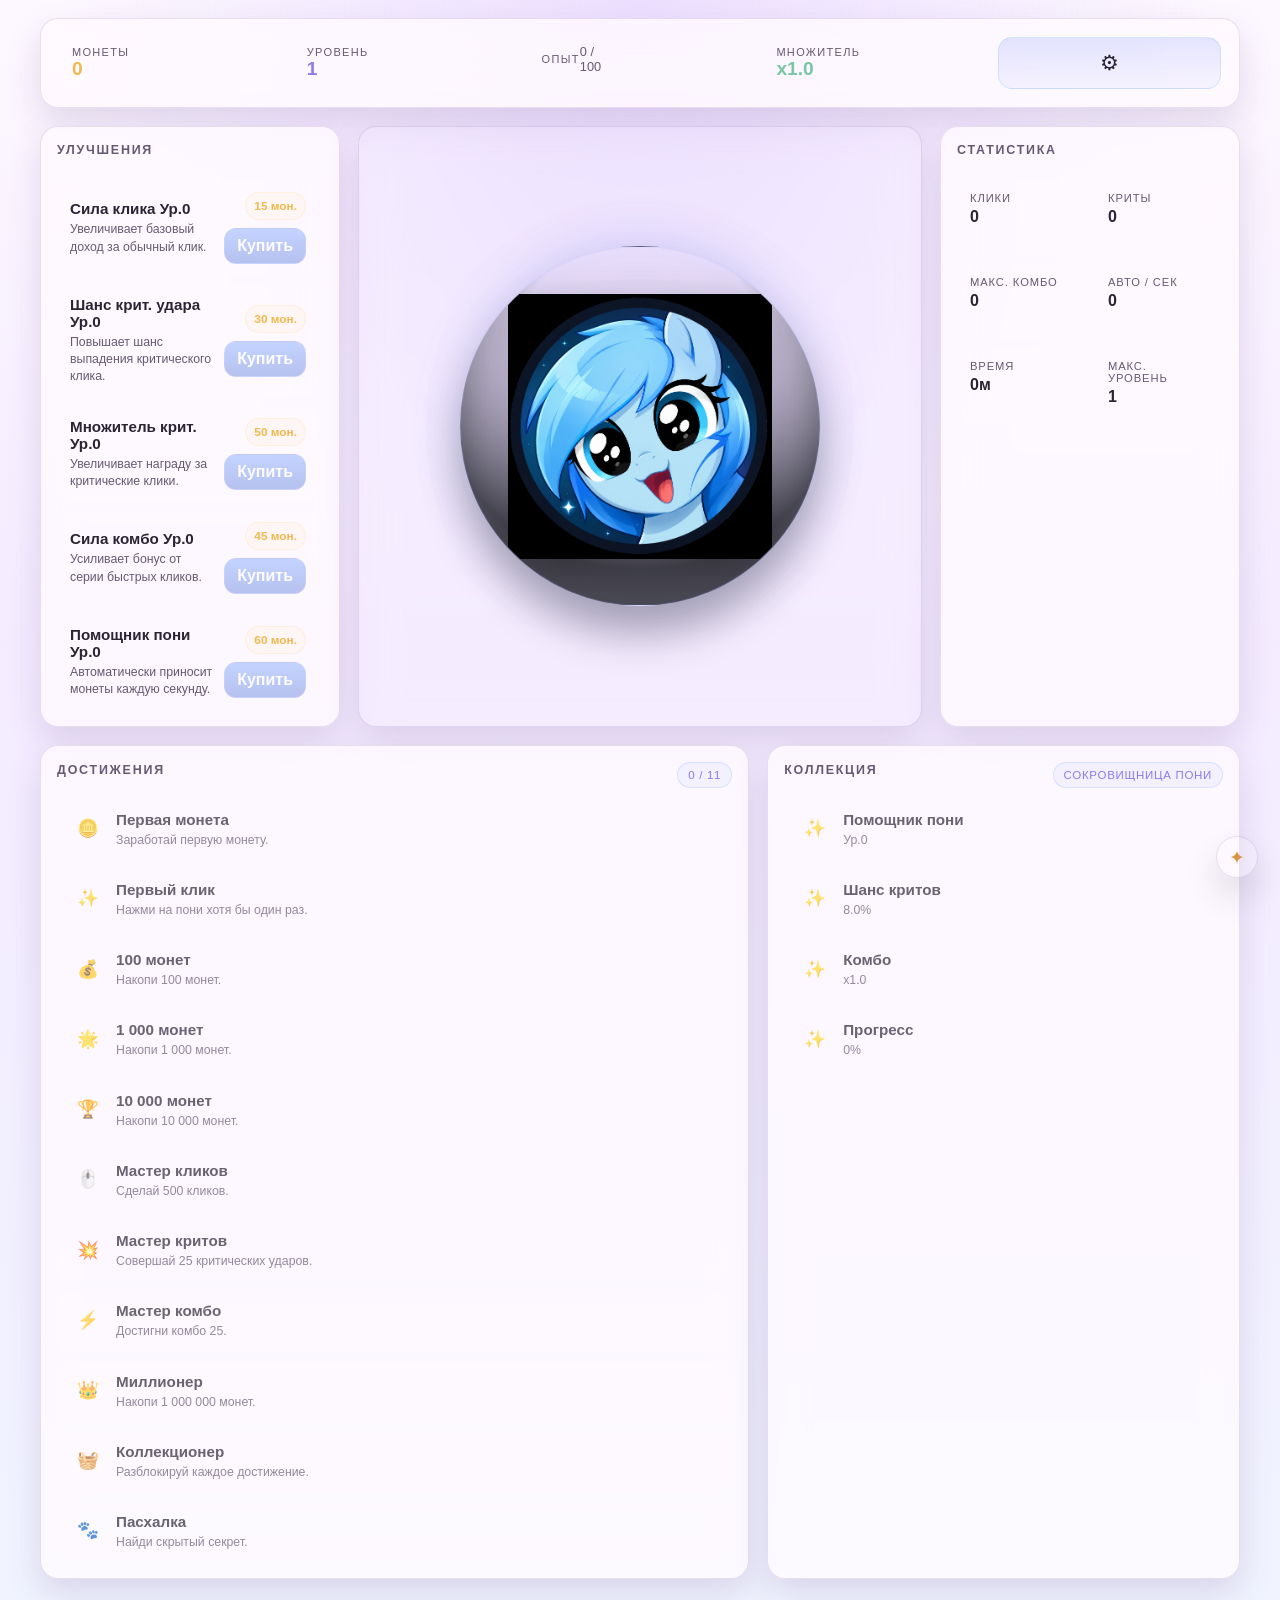
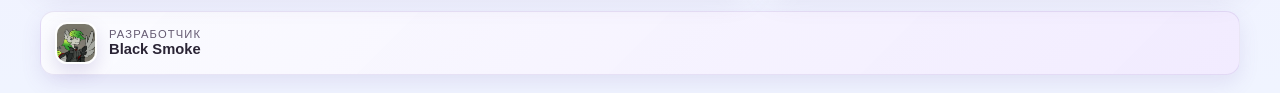
==== index.html @ 73b56bd4 "Add core game functionality and UI enhancements - Implement layout styles for main application shell" ====
<!DOCTYPE html>
<html lang="en">
<head>
  <meta charset="UTF-8" />
  <meta name="viewport" content="width=device-width, initial-scale=1.0" />
  <title>Pony Clicker</title>
  <style>
    :root {
      --bg: #f6eefc;
      --bg-deep: #eadcff;
      --panel: rgba(255, 250, 255, 0.8);
      --panel-strong: rgba(255, 255, 255, 0.9);
      --panel-alt: rgba(244, 237, 255, 0.86);
      --border: rgba(126, 102, 174, 0.18);
      --text: #2a2435;
      --text-muted: #655a72;
      --gold: #f1b94d;
      --gold-strong: #e49c35;
      --accent: #8f7ae9;
      --accent-strong: #7257d8;
      --success: #77c7a4;
      --danger: #e86f8c;
      --warning: #f3bf63;
      --shadow: rgba(110, 81, 146, 0.18);
      --glow: rgba(177, 152, 255, 0.28);
      --radius: 18px;
      --transition: 180ms ease;
    }

    * { box-sizing: border-box; }

    html, body {
      margin: 0;
      min-height: 100%;
      font-family: "Segoe UI", Tahoma, Geneva, Verdana, sans-serif;
      background:
        radial-gradient(circle at top, rgba(202, 177, 255, 0.35), transparent 32%),
        linear-gradient(180deg, #fdf8ff 0%, #f4ebff 38%, #f0f4ff 100%);
      color: var(--text);
      overflow-x: hidden;
    }

    body {
      min-height: 100vh;
      display: flex;
      align-items: stretch;
      justify-content: center;
      padding: 18px;
    }

    button, input { font: inherit; }

    button {
      cursor: pointer;
      border: 1px solid transparent;
      transition: transform var(--transition), box-shadow var(--transition), opacity var(--transition), border-color var(--transition);
    }

    button:hover { transform: translateY(-1px); }
    button:active { transform: translateY(0); }
    button:focus-visible, [role="button"]:focus-visible, .toggle:focus-visible {
      outline: 2px solid rgba(140, 201, 255, 0.9);
      outline-offset: 2px;
    }

    .app-shell {
      width: min(1200px, 100%);
      min-height: calc(100vh - 36px);
      display: flex;
      flex-direction: column;
      gap: 18px;
      position: relative;
    }

    .panel {
      background: var(--panel);
      border: 1px solid var(--border);
      border-radius: var(--radius);
      box-shadow: 0 14px 32px var(--shadow);
      backdrop-filter: blur(18px);
      -webkit-backdrop-filter: blur(18px);
    }

    .developer-card {
      display: flex;
      align-items: center;
      gap: 12px;
      padding: 10px 14px;
      margin-top: 14px;
      border-radius: 14px;
      background: linear-gradient(135deg, rgba(255,255,255,0.7), rgba(242,232,255,0.72));
      border: 1px solid rgba(127, 101, 180, 0.14);
      box-shadow: 0 8px 20px rgba(118, 93, 170, 0.12);
      color: var(--text);
    }

    .developer-card img {
      width: 42px;
      height: 42px;
      border-radius: 12px;
      object-fit: cover;
      border: 2px solid rgba(255,255,255,0.88);
      box-shadow: 0 8px 18px rgba(120, 99, 174, 0.2);
    }

    .developer-card small {
      display: block;
      color: var(--text-muted);
      font-size: 0.7rem;
      letter-spacing: 0.1em;
      text-transform: uppercase;
    }

    .developer-card strong {
      font-size: 0.92rem;
    }

    .top-bar {
      display: grid;
      grid-template-columns: repeat(5, minmax(0, 1fr));
      align-items: center;
      padding: 14px 18px;
      gap: 12px;
    }

    .hud-block {
      display: flex;
      align-items: center;
      justify-content: space-between;
      gap: 10px;
      padding: 10px 12px;
      border-radius: 14px;
      background: rgba(255, 255, 255, 0.02);
      border: 1px solid rgba(255, 255, 255, 0.04);
    }

    .hud-label {
      font-size: 11px;
      text-transform: uppercase;
      letter-spacing: 0.12em;
      color: var(--text-muted);
    }

    .hud-value {
      font-weight: 700;
      font-size: clamp(0.9rem, 2vw, 1.2rem);
      color: var(--text);
      display: flex;
      align-items: center;
      gap: 6px;
    }

    .coins-value { color: var(--gold); }
    .level-value { color: var(--accent); }
    .multiplier-value { color: var(--success); }

    .xp-box {
      min-width: 0;
    }

    .xp-meta {
      display: flex;
      justify-content: space-between;
      align-items: center;
      font-size: 0.8rem;
      color: var(--text-muted);
      margin-bottom: 8px;
    }

    .xp-bar {
      width: 100%;
      height: 12px;
      background: rgba(255, 255, 255, 0.06);
      border-radius: 999px;
      overflow: hidden;
      border: 1px solid rgba(255, 255, 255, 0.04);
    }

    .xp-bar-fill {
      height: 100%;
      width: 0%;
      background: linear-gradient(90deg, #72e2c3 0%, #7eb7ff 100%);
      border-radius: inherit;
      transition: width 180ms ease;
    }

    .settings-button {
      border-radius: 14px;
      background: linear-gradient(180deg, rgba(109, 133, 255, 0.18), rgba(146, 164, 255, 0.08));
      color: var(--text);
      border-color: rgba(140, 201, 255, 0.32);
      min-height: 52px;
      font-size: 1.3rem;
      width: 100%;
    }

    .main-stage {
      display: grid;
      grid-template-columns: 300px minmax(0, 1fr) 300px;
      gap: 18px;
      flex: 1;
      min-height: 0;
    }

    .side-panel {
      padding: 16px;
      display: flex;
      flex-direction: column;
      gap: 14px;
      min-height: 0;
    }

    .panel-title {
      font-size: 0.78rem;
      letter-spacing: 0.14em;
      text-transform: uppercase;
      color: var(--text-muted);
      margin: 0 0 10px;
    }

    .center-stage {
      position: relative;
      display: flex;
      align-items: center;
      justify-content: center;
      min-height: 520px;
      padding: 12px;
      background: linear-gradient(180deg, rgba(255, 255, 255, 0.02), rgba(255, 255, 255, 0.01));
      border: 1px solid var(--border);
      border-radius: var(--radius);
      overflow: hidden;
    }

    .center-stage::before {
      content: "";
      position: absolute;
      inset: 8% 12%;
      border-radius: 50%;
      background: radial-gradient(circle, rgba(151, 168, 255, 0.18), rgba(120, 78, 198, 0.1), transparent 70%);
      pointer-events: none;
    }

    .pony-wrap {
      position: relative;
      z-index: 2;
      display: flex;
      align-items: center;
      justify-content: center;
      width: min(100%, 480px);
      aspect-ratio: 1;
    }

    .pony-button {
      position: relative;
      width: min(100%, 360px);
      aspect-ratio: 1;
      border-radius: 50%;
      background: radial-gradient(circle at 50% 30%, rgba(255, 255, 255, 0.15), rgba(117, 149, 214, 0.03) 40%, rgba(5, 8, 15, 0.7) 70%);
      border: 1px solid rgba(143, 170, 255, 0.2);
      display: flex;
      align-items: center;
      justify-content: center;
      box-shadow: 0 28px 42px rgba(0, 0, 0, 0.28), 0 0 50px rgba(113, 157, 255, 0.18);
      padding: 0;
      overflow: hidden;
      animation: floaty 4.6s ease-in-out infinite;
    }

    .pony-button::before {
      content: "";
      position: absolute;
      inset: 12% 18% 16% 18%;
      border-radius: 50%;
      background: radial-gradient(circle, rgba(116, 157, 255, 0.2), transparent 65%);
      filter: blur(12px);
    }

    .pony-button img {
      width: 74%;
      max-width: 280px;
      height: auto;
      position: relative;
      z-index: 2;
      user-select: none;
      pointer-events: none;
      filter: drop-shadow(0 14px 24px rgba(0, 0, 0, 0.32));
      transition: transform 120ms ease;
    }

    .pony-button.pressed img {
      transform: scale(0.96) translateY(6px);
    }

    .pony-button.critical {
      box-shadow: 0 28px 42px rgba(0, 0, 0, 0.28), 0 0 60px rgba(255, 189, 76, 0.4);
      border-color: rgba(255, 214, 122, 0.5);
    }

    .combo-display {
      position: absolute;
      top: 18px;
      left: 50%;
      transform: translateX(-50%);
      z-index: 3;
      font-weight: 800;
      letter-spacing: 0.14em;
      text-transform: uppercase;
      color: var(--warning);
      text-shadow: 0 0 18px rgba(255, 206, 116, 0.82);
      min-width: 180px;
      text-align: center;
      opacity: 0;
      transition: opacity 180ms ease, transform 180ms ease;
    }

    .combo-display.visible {
      opacity: 1;
      transform: translateX(-50%) translateY(0);
    }

    .floating-layer {
      position: absolute;
      inset: 0;
      z-index: 5;
      pointer-events: none;
      overflow: hidden;
    }

    .float-text {
      position: absolute;
      left: 50%;
      bottom: 50%;
      transform: translate(-50%, 0);
      font-weight: 900;
      font-size: clamp(1rem, 2vw, 1.7rem);
      letter-spacing: 0.04em;
      text-shadow: 0 8px 18px rgba(0, 0, 0, 0.44);
      animation: floatUp 1s ease forwards;
      white-space: nowrap;
      opacity: 0;
    }

    .float-text.critical {
      color: var(--warning);
    }

    .float-text.combo {
      color: var(--success);
    }

    .float-text.coin {
      color: var(--gold);
    }

    .particles {
      position: absolute;
      width: 8px;
      height: 8px;
      border-radius: 50%;
      background: rgba(151, 176, 255, 0.82);
      animation: particleBurst 0.9s ease forwards;
      box-shadow: 0 0 12px rgba(151, 176, 255, 0.9);
    }

    .list-block {
      display: flex;
      flex-direction: column;
      gap: 10px;
      overflow: auto;
      padding-right: 4px;
    }

    .upgrade-item, .achievement-item, .stat-item {
      background: rgba(255, 255, 255, 0.025);
      border: 1px solid rgba(255, 255, 255, 0.06);
      border-radius: 14px;
      padding: 10px 12px;
    }

    .upgrade-item {
      display: grid;
      grid-template-columns: minmax(0, 1fr) auto;
      gap: 10px;
      align-items: center;
    }

    .upgrade-item h4, .achievement-item h4 {
      margin: 0 0 4px;
      font-size: 0.95rem;
    }

    .upgrade-item p, .achievement-item p {
      margin: 0;
      color: var(--text-muted);
      font-size: 0.77rem;
      line-height: 1.4;
    }

    .upgrade-controls {
      display: flex;
      flex-direction: column;
      align-items: flex-end;
      gap: 8px;
    }

    .cost-chip {
      font-size: 0.74rem;
      color: var(--gold);
      font-weight: 700;
      background: rgba(247, 214, 122, 0.08);
      border: 1px solid rgba(247, 214, 122, 0.2);
      padding: 6px 8px;
      border-radius: 999px;
    }

    .buy-button {
      min-width: 78px;
      padding: 8px 12px;
      border-radius: 12px;
      background: linear-gradient(180deg, #7ea7ff 0%, #5f7ed9 100%);
      color: white;
      font-weight: 700;
      border-color: rgba(143, 170, 255, 0.5);
    }

    .buy-button.disabled {
      opacity: 0.45;
      cursor: not-allowed;
      transform: none;
    }

    .achievement-item {
      display: flex;
      align-items: flex-start;
      gap: 10px;
      opacity: 0.7;
      transition: opacity var(--transition), transform var(--transition), border-color var(--transition);
    }

    .achievement-item.unlocked {
      opacity: 1;
      border-color: rgba(159, 227, 179, 0.35);
      background: rgba(159, 227, 179, 0.06);
    }

    .achievement-icon {
      width: 36px;
      height: 36px;
      border-radius: 12px;
      display: grid;
      place-items: center;
      background: rgba(255, 255, 255, 0.04);
      font-size: 1.1rem;
    }

    .stat-grid {
      display: grid;
      grid-template-columns: repeat(2, minmax(0, 1fr));
      gap: 10px;
    }

    .stat-item {
      display: flex;
      flex-direction: column;
      gap: 4px;
      min-height: 74px;
    }

    .stat-label {
      font-size: 0.7rem;
      color: var(--text-muted);
      text-transform: uppercase;
      letter-spacing: 0.08em;
    }

    .stat-value {
      font-weight: 800;
      font-size: 1rem;
      color: var(--text);
    }

    .bottom-panels {
      display: grid;
      grid-template-columns: minmax(0, 1.2fr) minmax(0, 0.8fr);
      gap: 18px;
      min-height: 250px;
    }

    .bottom-panel {
      padding: 16px;
    }

    .collection-summary {
      display: flex;
      justify-content: space-between;
      gap: 12px;
      align-items: center;
      margin-bottom: 12px;
    }

    .collection-pill {
      background: rgba(124, 167, 255, 0.08);
      border: 1px solid rgba(124, 167, 255, 0.24);
      padding: 6px 10px;
      border-radius: 999px;
      font-size: 0.72rem;
      color: var(--accent);
      letter-spacing: 0.06em;
      text-transform: uppercase;
    }

    .toast-container {
      position: fixed;
      right: 24px;
      bottom: 24px;
      display: flex;
      flex-direction: column;
      gap: 8px;
      z-index: 30;
      width: min(320px, calc(100% - 32px));
      pointer-events: none;
    }

    .toast {
      background: rgba(19, 27, 38, 0.9);
      border: 1px solid rgba(255, 255, 255, 0.08);
      border-left: 4px solid var(--accent);
      color: var(--text);
      border-radius: 12px;
      padding: 12px 14px;
      box-shadow: 0 18px 30px rgba(0, 0, 0, 0.28);
      animation: toastIn 220ms ease forwards;
      opacity: 0;
      transform: translateY(8px);
    }

    .toast.success { border-left-color: var(--success); }
    .toast.warning { border-left-color: var(--warning); }
    .toast.critical { border-left-color: var(--gold); }

    .modal-overlay {
      position: fixed;
      inset: 0;
      display: flex;
      align-items: center;
      justify-content: center;
      background: rgba(4, 7, 12, 0.7);
      backdrop-filter: blur(6px);
      z-index: 40;
      padding: 24px;
    }

    .modal-window {
      width: min(560px, 100%);
      max-height: min(80vh, 760px);
      overflow: auto;
      background: rgba(17, 22, 30, 0.96);
      border: 1px solid var(--border);
      border-radius: 24px;
      box-shadow: 0 26px 56px rgba(0, 0, 0, 0.38);
      padding: 20px;
      position: relative;
    }

    .modal-header {
      display: flex;
      align-items: center;
      justify-content: space-between;
      gap: 14px;
      margin-bottom: 18px;
    }

    .modal-header h3 {
      margin: 0;
      font-size: 1.35rem;
    }

    .dialog-close {
      width: 38px;
      height: 38px;
      border-radius: 12px;
      background: rgba(255, 255, 255, 0.04);
      color: var(--text);
      border: 1px solid var(--border);
      font-size: 1.2rem;
    }

    .setting-list {
      display: grid;
      gap: 12px;
    }

    .toggle-row {
      display: flex;
      align-items: center;
      justify-content: space-between;
      gap: 14px;
      padding: 12px 14px;
      background: rgba(255, 255, 255, 0.02);
      border: 1px solid rgba(255, 255, 255, 0.06);
      border-radius: 14px;
    }

    .toggle-row .label-wrap {
      display: flex;
      flex-direction: column;
      gap: 4px;
    }

    .toggle-row span {
      font-weight: 600;
    }

    .toggle-row small {
      color: var(--text-muted);
      font-size: 0.72rem;
    }

    .toggle {
      position: relative;
      width: 52px;
      height: 30px;
      border-radius: 999px;
      background: rgba(255, 255, 255, 0.12);
      border: 1px solid rgba(255, 255, 255, 0.08);
      padding: 0;
      flex-shrink: 0;
    }

    .toggle::after {
      content: "";
      position: absolute;
      top: 3px;
      left: 4px;
      width: 20px;
      height: 20px;
      border-radius: 50%;
      background: white;
      transition: transform var(--transition);
      box-shadow: 0 2px 8px rgba(0, 0, 0, 0.2);
    }

    .toggle.active {
      background: linear-gradient(90deg, rgba(124, 167, 255, 0.8), rgba(134, 220, 189, 0.86));
    }

    .toggle.active::after {
      transform: translateX(22px);
    }

    .modal-actions {
      display: flex;
      justify-content: flex-end;
      gap: 10px;
      margin-top: 18px;
    }

    .secondary-button {
      background: transparent;
      color: var(--text);
      border: 1px solid var(--border);
      border-radius: 12px;
      padding: 10px 14px;
    }

    .primary-button {
      background: linear-gradient(180deg, #8ac0ff, #5f7ed9);
      color: white;
      border: 1px solid rgba(124, 167, 255, 0.4);
      border-radius: 12px;
      padding: 10px 14px;
      font-weight: 700;
    }

    .danger-button {
      background: linear-gradient(180deg, #ff8a9d, #d85676);
      color: white;
      border: 1px solid rgba(255, 124, 141, 0.4);
      border-radius: 12px;
      padding: 10px 14px;
      font-weight: 700;
    }

    .hidden { display: none !important; }

    @keyframes floatUp {
      0% {
        opacity: 0;
        transform: translate(-50%, 18px) scale(0.9);
      }
      20% {
        opacity: 1;
      }
      100% {
        opacity: 0;
        transform: translate(-50%, -62px) scale(1.06);
      }
    }

    @keyframes particleBurst {
      0% {
        opacity: 1;
        transform: translate(0, 0) scale(1);
      }
      100% {
        opacity: 0;
        transform: translate(var(--dx), var(--dy)) scale(0.2);
      }
    }

    @keyframes toastIn {
      from {
        opacity: 0;
        transform: translateY(8px);
      }
      to {
        opacity: 1;
        transform: translateY(0);
      }
    }

    @keyframes floaty {
      0%, 100% { transform: translateY(0); }
      50% { transform: translateY(-8px); }
    }

    @media (max-width: 980px) {
      .main-stage {
        grid-template-columns: 1fr;
      }

      .center-stage {
        min-height: 380px;
      }

      .bottom-panels {
        grid-template-columns: 1fr;
      }
    }

    @media (max-width: 640px) {
      body {
        padding: 12px;
      }

      .top-bar {
        grid-template-columns: 1fr 1fr;
      }

      .settings-button {
        min-height: 46px;
      }

      .pony-button {
        width: min(100%, 280px);
      }

      .stat-grid {
        grid-template-columns: 1fr 1fr;
      }
    }

    @media (prefers-reduced-motion: reduce) {
      *, *::before, *::after {
        animation-duration: 0.01ms !important;
        animation-iteration-count: 1 !important;
        transition-duration: 0.01ms !important;
        scroll-behavior: auto !important;
      }
    }
  </style>
</head>
<body>
  <div class="app-shell">
    <header class="top-bar panel" aria-label="Игровой заголовок">
      <div class="hud-block">
        <div>
          <div class="hud-label">Монеты</div>
          <div class="hud-value coins-value" id="coinsDisplay">0</div>
        </div>
      </div>

      <div class="hud-block">
        <div>
          <div class="hud-label">Уровень</div>
          <div class="hud-value level-value" id="levelDisplay">1</div>
        </div>
      </div>

      <div class="hud-block xp-box">
        <div class="xp-meta">
          <span class="hud-label">Опыт</span>
          <span id="xpText">0 / 100</span>
        </div>
        <div class="xp-bar" aria-label="Прогресс до следующего уровня">
          <div class="xp-bar-fill" id="xpBarFill"></div>
        </div>
      </div>

      <div class="hud-block">
        <div>
          <div class="hud-label">Множитель</div>
          <div class="hud-value multiplier-value" id="multiplierDisplay">x1.0</div>
        </div>
      </div>

      <button id="settingsButton" class="settings-button" type="button" aria-label="Открыть настройки">⚙</button>
    </header>

    <main class="main-stage">
      <aside class="side-panel panel" aria-label="Панель улучшений">
        <h2 class="panel-title">Улучшения</h2>
        <div id="upgradesList" class="list-block" aria-live="polite"></div>
      </aside>

      <section class="center-stage panel" aria-label="Игровое поле">
        <div id="comboDisplay" class="combo-display" aria-live="polite">Комбо x1</div>
        <div class="pony-wrap">
          <button id="ponyButton" class="pony-button" type="button" aria-label="Нажми на пони, чтобы заработать монеты">
            <img src="images/pony.png" alt="Пони" onerror="this.onerror=null; this.src='images/congrats.png';" />
          </button>
        </div>
        <div id="floatingLayer" class="floating-layer" aria-hidden="true"></div>
      </section>

      <aside class="side-panel panel" aria-label="Панель статистики">
        <h2 class="panel-title">Статистика</h2>
        <div id="statsList" class="stat-grid" aria-live="polite"></div>
      </aside>
    </main>

    <section class="bottom-panels">
      <div class="bottom-panel panel" aria-label="Панель достижений">
        <div class="collection-summary">
          <h2 class="panel-title">Достижения</h2>
          <div id="achievementCount" class="collection-pill">0 / 0</div>
        </div>
        <div id="achievementsList" class="list-block" aria-live="polite"></div>
      </div>

      <div class="bottom-panel panel" aria-label="Панель коллекции">
        <div class="collection-summary">
          <h2 class="panel-title">Коллекция</h2>
          <div class="collection-pill">Сокровищница пони</div>
        </div>
        <div class="list-block" id="collectionList"></div>
      </div>
    </section>

    <div class="developer-card" aria-label="Разработчик игры">
      <img src="images/congrats.png" alt="Аватар разработчика" />
      <div>
        <small>Разработчик</small>
        <strong>Black Smoke</strong>
      </div>
    </div>
  </div>

  <div id="toastContainer" class="toast-container" aria-live="polite" aria-atomic="true"></div>
  <div id="modalRoot"></div>

  <script>
    const STORAGE_KEY = 'pony-clicker-save-v1';
    const COMBO_TIMEOUT_MS = 1600;
    const AUTOSAVE_INTERVAL_MS = 5000;
    const UPGRADE_META = {
      clickPower: {
        id: 'clickPower',
        name: 'Сила клика',
        description: 'Увеличивает базовый доход за обычный клик.',
        baseCost: 15,
        costMultiplier: 1.42,
        effect: 1,
        maxLevel: 100
      },
      criticalChance: {
        id: 'criticalChance',
        name: 'Шанс крит. удара',
        description: 'Повышает шанс выпадения критического клика.',
        baseCost: 30,
        costMultiplier: 1.62,
        effect: 0.02,
        maxLevel: 100
      },
      criticalMultiplier: {
        id: 'criticalMultiplier',
        name: 'Множитель крит.',
        description: 'Увеличивает награду за критические клики.',
        baseCost: 50,
        costMultiplier: 1.7,
        effect: 0.4,
        maxLevel: 100
      },
      comboPower: {
        id: 'comboPower',
        name: 'Сила комбо',
        description: 'Усиливает бонус от серии быстрых кликов.',
        baseCost: 45,
        costMultiplier: 1.72,
        effect: 0.12,
        maxLevel: 100
      },
      autoClicker: {
        id: 'autoClicker',
        name: 'Помощник пони',
        description: 'Автоматически приносит монеты каждую секунду.',
        baseCost: 60,
        costMultiplier: 1.85,
        effect: 1,
        maxLevel: 100
      }
    };

    const ACHIEVEMENTS = [
      { id: 'first_coin', name: 'Первая монета', icon: '🪙', description: 'Заработай первую монету.', check: (state) => state.totalCoins >= 1 },
      { id: 'first_click', name: 'Первый клик', icon: '✨', description: 'Нажми на пони хотя бы один раз.', check: (state) => state.statistics.totalClicks >= 1 },
      { id: 'coin_100', name: '100 монет', icon: '💰', description: 'Накопи 100 монет.', check: (state) => state.totalCoins >= 100 },
      { id: 'coin_1000', name: '1 000 монет', icon: '🌟', description: 'Накопи 1 000 монет.', check: (state) => state.totalCoins >= 1000 },
      { id: 'coin_10000', name: '10 000 монет', icon: '🏆', description: 'Накопи 10 000 монет.', check: (state) => state.totalCoins >= 10000 },
      { id: 'click_master', name: 'Мастер кликов', icon: '🖱️', description: 'Сделай 500 кликов.', check: (state) => state.statistics.totalClicks >= 500 },
      { id: 'critical_master', name: 'Мастер критов', icon: '💥', description: 'Совершай 25 критических ударов.', check: (state) => state.statistics.criticalClicks >= 25 },
      { id: 'combo_master', name: 'Мастер комбо', icon: '⚡', description: 'Достигни комбо 25.', check: (state) => state.statistics.maxCombo >= 25 },
      { id: 'millionaire', name: 'Миллионер', icon: '👑', description: 'Накопи 1 000 000 монет.', check: (state) => state.totalCoins >= 1000000 },
      { id: 'collector', name: 'Коллекционер', icon: '🧺', description: 'Разблокируй каждое достижение.', check: (state) => Object.keys(state.achievements).length >= ACHIEVEMENTS.length },
      { id: 'easter_egg', name: 'Пасхалка', icon: '🐾', description: 'Найди скрытый секрет.', check: (state) => Boolean(state.achievements.easter_egg) }
    ];

    const defaultState = () => ({
      saveVersion: 1,
      coins: 0,
      totalCoins: 0,
      level: 1,
      xp: 0,
      xpRequired: 100,
      clickPower: 1,
      criticalChance: 0.08,
      criticalMultiplier: 2.5,
      combo: 0,
      maxCombo: 0,
      lastClickAt: 0,
      upgrades: {
        clickPower: 0,
        criticalChance: 0,
        criticalMultiplier: 0,
        comboPower: 0,
        autoClicker: 0
      },
      achievements: {},
      statistics: {
        totalClicks: 0,
        totalCoins: 0,
        sessionCoins: 0,
        criticalClicks: 0,
        maxCombo: 0,
        playTime: 0,
        totalUpgrades: 0,
        autoIncome: 0,
        highestLevel: 1,
        achievementsUnlocked: 0
      },
      settings: {
        sound: true,
        animations: true,
        particles: true,
        reducedMotion: false,
        autosave: true
      }
    });

    const state = loadGame();
    let modalState = null;
    let lastAutosave = Date.now();

    const coinDisplay = document.getElementById('coinsDisplay');
    const levelDisplay = document.getElementById('levelDisplay');
    const xpText = document.getElementById('xpText');
    const xpBarFill = document.getElementById('xpBarFill');
    const multiplierDisplay = document.getElementById('multiplierDisplay');
    const upgradesList = document.getElementById('upgradesList');
    const achievementsList = document.getElementById('achievementsList');
    const achievementCount = document.getElementById('achievementCount');
    const statsList = document.getElementById('statsList');
    const collectionList = document.getElementById('collectionList');
    const floatingLayer = document.getElementById('floatingLayer');
    const comboDisplay = document.getElementById('comboDisplay');
    const ponyButton = document.getElementById('ponyButton');
    const settingsButton = document.getElementById('settingsButton');
    const modalRoot = document.getElementById('modalRoot');
    const toastContainer = document.getElementById('toastContainer');

    function formatNumber(value) {
      const absValue = Math.abs(value);
      const units = ['', 'K', 'M', 'B', 'T'];
      let unitIndex = 0;
      let scaled = absValue;

      while (scaled >= 1000 && unitIndex < units.length - 1) {
        scaled /= 1000;
        unitIndex += 1;
      }

      if (scaled >= 100) {
        return `${scaled.toFixed(0)}${units[unitIndex]}`;
      }

      if (scaled >= 10) {
        return `${scaled.toFixed(1).replace(/\.0$/, '')}${units[unitIndex]}`;
      }

      if (scaled >= 1) {
        return `${scaled.toFixed(2).replace(/\.00$/, '').replace(/(\.\d)0$/, '$1')}${units[unitIndex]}`;
      }

      return `${value.toFixed(0)}`;
    }

    function getXpRequirement(level) {
      return Math.round(100 * Math.pow(1.54, level - 1));
    }

    function getUpgradeCost(id) {
      const meta = UPGRADE_META[id];
      const level = state.upgrades[id] || 0;
      return Math.floor(meta.baseCost * Math.pow(meta.costMultiplier, level));
    }

    function getClickPower() {
      return state.clickPower + state.upgrades.clickPower * 1.5 + state.level * 0.25;
    }

    function getCriticalChance() {
      return Math.min(0.86, state.criticalChance + state.upgrades.criticalChance * 0.04);
    }

    function getCriticalMultiplier() {
      return state.criticalMultiplier + state.upgrades.criticalMultiplier * 0.8;
    }

    function getComboMultiplier() {
      const comboBonus = Math.min(state.combo, 30) * 0.06;
      return 1 + comboBonus + state.upgrades.comboPower * 0.18;
    }

    function getAutoIncome() {
      return state.upgrades.autoClicker * 1.2;
    }

    function loadGame() {
      try {
        const raw = localStorage.getItem(STORAGE_KEY);
        if (!raw) {
          return defaultState();
        }

        const parsed = JSON.parse(raw);
        const fallback = defaultState();
        const merged = { ...fallback, ...parsed, settings: { ...fallback.settings, ...(parsed.settings || {}) }, upgrades: { ...fallback.upgrades, ...(parsed.upgrades || {}) }, achievements: parsed.achievements || {}, statistics: { ...fallback.statistics, ...(parsed.statistics || {}) } };
        if (typeof merged.coins !== 'number' || Number.isNaN(merged.coins)) merged.coins = 0;
        if (typeof merged.totalCoins !== 'number' || Number.isNaN(merged.totalCoins)) merged.totalCoins = 0;
        return merged;
      } catch (error) {
        return defaultState();
      }
    }

    function saveGame() {
      const payload = {
        saveVersion: 1,
        coins: Number(state.coins) || 0,
        totalCoins: Number(state.totalCoins) || 0,
        level: Number(state.level) || 1,
        xp: Number(state.xp) || 0,
        xpRequired: Number(state.xpRequired) || 100,
        clickPower: Number(state.clickPower) || 1,
        criticalChance: Number(state.criticalChance) || 0.08,
        criticalMultiplier: Number(state.criticalMultiplier) || 2.5,
        combo: Number(state.combo) || 0,
        maxCombo: Number(state.maxCombo) || 0,
        lastClickAt: Number(state.lastClickAt) || 0,
        upgrades: { ...state.upgrades },
        achievements: { ...state.achievements },
        statistics: { ...state.statistics },
        settings: { ...state.settings }
      };

      localStorage.setItem(STORAGE_KEY, JSON.stringify(payload));
    }

    function showToast(message, type = 'success') {
      if (!state.settings.animations) return;
      const toast = document.createElement('div');
      toast.className = `toast ${type}`;
      toast.textContent = message;
      toastContainer.appendChild(toast);
      window.setTimeout(() => {
        toast.remove();
      }, 2600);
    }

    function renderHUD() {
      coinDisplay.textContent = formatNumber(state.coins);
      levelDisplay.textContent = String(state.level);
      const xpPercent = Math.min(100, (state.xp / state.xpRequired) * 100);
      xpText.textContent = `${formatNumber(state.xp)} / ${formatNumber(state.xpRequired)}`;
      xpBarFill.style.width = `${xpPercent}%`;
      multiplierDisplay.textContent = `x${(getComboMultiplier() * (state.clickPower / 1)).toFixed(1)}`;
    }

    function renderUpgrades() {
      const html = Object.values(UPGRADE_META).map((meta) => {
        const level = state.upgrades[meta.id] || 0;
        const cost = getUpgradeCost(meta.id);
        const affordable = state.coins >= cost;
        return `
          <div class="upgrade-item">
            <div>
              <h4>${meta.name} Ур.${level}</h4>
              <p>${meta.description}</p>
            </div>
            <div class="upgrade-controls">
              <div class="cost-chip">${formatNumber(cost)} мон.</div>
              <button class="buy-button ${affordable ? '' : 'disabled'}" data-upgrade="${meta.id}" type="button" ${affordable ? '' : 'disabled'}>
                Купить
              </button>
            </div>
          </div>
        `;
      }).join('');

      upgradesList.innerHTML = html;
      upgradesList.querySelectorAll('[data-upgrade]').forEach((button) => {
        button.addEventListener('click', () => purchaseUpgrade(button.dataset.upgrade));
      });
    }

    function renderAchievements() {
      const total = ACHIEVEMENTS.length;
      const unlocked = Object.keys(state.achievements).length;
      achievementCount.textContent = `${unlocked} / ${total}`;

      const html = ACHIEVEMENTS.map((achievement) => {
        const isUnlocked = Boolean(state.achievements[achievement.id]);
        return `
          <div class="achievement-item ${isUnlocked ? 'unlocked' : ''}">
            <div class="achievement-icon">${achievement.icon}</div>
            <div>
              <h4>${achievement.name}</h4>
              <p>${achievement.description}</p>
            </div>
          </div>
        `;
      }).join('');

      achievementsList.innerHTML = html;
    }

    function renderStats() {
      const stats = [
        ['Клики', formatNumber(state.statistics.totalClicks)],
        ['Криты', formatNumber(state.statistics.criticalClicks)],
        ['Макс. комбо', String(state.statistics.maxCombo)],
        ['Авто / сек', formatNumber(getAutoIncome())],
        ['Время', `${Math.floor(state.statistics.playTime / 60)}м`],
        ['Макс. уровень', String(state.statistics.highestLevel)]
      ];

      statsList.innerHTML = stats.map(([label, value]) => `
        <div class="stat-item">
          <div class="stat-label">${label}</div>
          <div class="stat-value">${value}</div>
        </div>
      `).join('');
    }

    function renderCollection() {
      const collection = [
        { label: 'Помощник пони', value: `Ур.${state.upgrades.autoClicker}` },
        { label: 'Шанс критов', value: `${(getCriticalChance() * 100).toFixed(1)}%` },
        { label: 'Комбо', value: `x${getComboMultiplier().toFixed(1)}` },
        { label: 'Прогресс', value: `${Math.min(100, Math.round((Object.keys(state.achievements).length / ACHIEVEMENTS.length) * 100))}%` }
      ];

      collectionList.innerHTML = collection.map((item) => `
        <div class="achievement-item">
          <div class="achievement-icon">✨</div>
          <div>
            <h4>${item.label}</h4>
            <p>${item.value}</p>
          </div>
        </div>
      `).join('');
    }

    function renderAll() {
      renderHUD();
      renderUpgrades();
      renderAchievements();
      renderStats();
      renderCollection();
      updateComboDisplay();
    }

    function updateComboDisplay() {
      if (state.combo > 0) {
        comboDisplay.textContent = `Combo x${state.combo}`;
        comboDisplay.classList.add('visible');
      } else {
        comboDisplay.classList.remove('visible');
      }
    }

    function purchaseUpgrade(id) {
      const meta = UPGRADE_META[id];
      const level = state.upgrades[id] || 0;
      if (level >= meta.maxLevel) return;
      const cost = getUpgradeCost(id);
      if (state.coins < cost) {
        showToast('Недостаточно монет', 'warning');
        return;
      }

      state.coins -= cost;
      state.upgrades[id] += 1;
      state.statistics.totalUpgrades += 1;
      state.statistics.autoIncome = getAutoIncome();
      if (id === 'clickPower') {
        state.clickPower += meta.effect;
      }
      if (id === 'criticalChance') {
        state.criticalChance += meta.effect;
      }
      if (id === 'criticalMultiplier') {
        state.criticalMultiplier += meta.effect;
      }
      if (id === 'comboPower') {
        state.combo += 0;
      }
      showToast(`${meta.name} улучшено`, 'success');
      evaluateAchievements();
      renderAll();
      saveGame();
    }

    function awardXp(amount) {
      state.xp += amount;
      while (state.xp >= state.xpRequired) {
        state.xp -= state.xpRequired;
        state.level += 1;
        state.xpRequired = getXpRequirement(state.level);
        state.statistics.highestLevel = Math.max(state.statistics.highestLevel, state.level);
        showToast(`Уровень повышен! Теперь ${state.level} уровень`, 'critical');
      }
      state.xp = Math.max(0, state.xp);
      state.xpRequired = Math.max(10, state.xpRequired);
    }

    function createFloatingText(text, type = 'coin', x = 50, y = 54) {
      if (!state.settings.animations && !state.settings.particles) return;
      const el = document.createElement('div');
      el.className = `float-text ${type}`;
      el.textContent = text;
      el.style.left = `${x}%`;
      el.style.top = `${y}%`;
      floatingLayer.appendChild(el);
      window.setTimeout(() => el.remove(), 1000);
    }

    function createBurstParticles() {
      if (!state.settings.particles) return;
      const count = 14;
      for (let i = 0; i < count; i += 1) {
        const particle = document.createElement('div');
        particle.className = 'particles';
        const size = 6 + Math.random() * 8;
        particle.style.width = `${size}px`;
        particle.style.height = `${size}px`;
        particle.style.left = '50%';
        particle.style.top = '50%';
        particle.style.setProperty('--dx', `${(Math.random() - 0.5) * 140}px`);
        particle.style.setProperty('--dy', `${(-80 - Math.random() * 100)}px`);
        particle.style.background = i % 2 === 0 ? 'rgba(255, 200, 100, 0.9)' : 'rgba(148, 160, 255, 0.9)';
        floatingLayer.appendChild(particle);
        window.setTimeout(() => particle.remove(), 920);
      }
    }

    function evaluateAchievements() {
      let unlockedCount = 0;
      ACHIEVEMENTS.forEach((achievement) => {
        if (state.achievements[achievement.id]) {
          unlockedCount += 1;
          return;
        }
        if (achievement.check(state)) {
          state.achievements[achievement.id] = { unlockedAt: Date.now() };
          unlockedCount += 1;
          showToast(`Достижение: ${achievement.name}`, 'success');
        }
      });
      state.statistics.achievementsUnlocked = unlockedCount;
      renderAchievements();
      renderCollection();
    }

    function handlePonyClick() {
      const now = Date.now();
      state.statistics.totalClicks += 1;
      state.lastClickAt = now;
      state.combo = now - state.lastClickAt <= COMBO_TIMEOUT_MS && state.combo > 0 ? state.combo + 1 : 1;
      state.maxCombo = Math.max(state.maxCombo, state.combo);
      state.statistics.maxCombo = Math.max(state.statistics.maxCombo, state.combo);

      const critical = Math.random() < getCriticalChance();
      const baseReward = Math.max(1, getClickPower());
      const comboMultiplier = getComboMultiplier();
      const reward = Math.round(baseReward * comboMultiplier * (critical ? getCriticalMultiplier() : 1));

      state.coins += reward;
      state.totalCoins += reward;
      state.statistics.sessionCoins += reward;
      state.statistics.totalCoins += reward;
      state.statistics.criticalClicks += critical ? 1 : 0;
      awardXp(reward * 0.75 + (critical ? 12 : 0));

      if (critical) {
        createBurstParticles();
        createFloatingText(`КРИТ +${formatNumber(reward)}`, 'critical', 50, 50);
        ponyButton.classList.add('critical');
        window.setTimeout(() => ponyButton.classList.remove('critical'), 180);
      } else {
        createFloatingText(`+${formatNumber(reward)}`, 'coin', 50, 50);
      }

      if (state.combo > 1) {
        createFloatingText(`КОМБО x${state.combo}`, 'combo', 50, 38);
      }

      ponyButton.classList.add('pressed');
      window.setTimeout(() => ponyButton.classList.remove('pressed'), 120);
      evaluateAchievements();
      renderAll();
      saveGame();
    }

    function gameLoop() {
      const now = Date.now();
      const autoIncome = getAutoIncome();

      if (autoIncome > 0) {
        const gain = autoIncome / 10;
        state.coins += gain;
        state.totalCoins += gain;
        state.statistics.sessionCoins += gain;
        state.statistics.totalCoins += gain;
      }

      if (state.combo > 0 && now - state.lastClickAt > COMBO_TIMEOUT_MS) {
        state.combo = Math.max(0, state.combo - 1);
        if (state.combo === 0) {
          state.lastClickAt = 0;
        }
      }

      state.statistics.playTime += 0.1;
      state.statistics.autoIncome = autoIncome;
      state.statistics.highestLevel = Math.max(state.statistics.highestLevel, state.level);

      if (state.settings.autosave && now - lastAutosave > AUTOSAVE_INTERVAL_MS) {
        saveGame();
        lastAutosave = now;
      }

      renderAll();
    }

    function openSettingsModal() {
      modalState = {
        type: 'settings'
      };

      modalRoot.innerHTML = `
        <div class="modal-overlay" role="dialog" aria-modal="true" aria-labelledby="settings-title">
          <div class="modal-window">
            <div class="modal-header">
              <h3 id="settings-title">Настройки</h3>
              <button class="dialog-close" type="button" aria-label="Закрыть настройки">×</button>
            </div>

            <div class="setting-list">
              <div class="toggle-row">
                <div class="label-wrap">
                  <span>Звук</span>
                  <small>Включить звуковые эффекты</small>
                </div>
                <button class="toggle ${state.settings.sound ? 'active' : ''}" data-setting="sound" type="button" aria-label="Переключить звук" aria-pressed="${state.settings.sound}"></button>
              </div>

              <div class="toggle-row">
                <div class="label-wrap">
                  <span>Анимации</span>
                  <small>Летающие цифры и движение</small>
                </div>
                <button class="toggle ${state.settings.animations ? 'active' : ''}" data-setting="animations" type="button" aria-label="Переключить анимации" aria-pressed="${state.settings.animations}"></button>
              </div>

              <div class="toggle-row">
                <div class="label-wrap">
                  <span>Частицы</span>
                  <small>Показывать эффект всплеска</small>
                </div>
                <button class="toggle ${state.settings.particles ? 'active' : ''}" data-setting="particles" type="button" aria-label="Переключить частицы" aria-pressed="${state.settings.particles}"></button>
              </div>

              <div class="toggle-row">
                <div class="label-wrap">
                  <span>Уменьшить движение</span>
                  <small>Минимизировать визуальный шум</small>
                </div>
                <button class="toggle ${state.settings.reducedMotion ? 'active' : ''}" data-setting="reducedMotion" type="button" aria-label="Переключить уменьшение движения" aria-pressed="${state.settings.reducedMotion}"></button>
              </div>

              <div class="toggle-row">
                <div class="label-wrap">
                  <span>Автосохранение</span>
                  <small>Автоматически сохранять прогресс</small>
                </div>
                <button class="toggle ${state.settings.autosave ? 'active' : ''}" data-setting="autosave" type="button" aria-label="Переключить автосохранение" aria-pressed="${state.settings.autosave}"></button>
              </div>
            </div>

            <div class="modal-actions">
              <button class="secondary-button" id="closeModalButton" type="button">Закрыть</button>
              <button class="danger-button" id="resetProgressButton" type="button">Сбросить прогресс</button>
            </div>
          </div>
        </div>
      `;

      modalRoot.querySelector('.dialog-close').addEventListener('click', closeModal);
      modalRoot.querySelector('#closeModalButton').addEventListener('click', closeModal);
      modalRoot.querySelector('#resetProgressButton').addEventListener('click', resetProgress);
      modalRoot.querySelectorAll('.toggle').forEach((toggle) => {
        toggle.addEventListener('click', () => {
          const key = toggle.dataset.setting;
          if (!key) return;
          state.settings[key] = !state.settings[key];
          if (key === 'reducedMotion') {
            document.body.style.setProperty('scroll-behavior', state.settings.reducedMotion ? 'auto' : 'smooth');
          }
          openSettingsModal();
          saveGame();
        });
      });

      modalRoot.querySelector('.modal-overlay').addEventListener('click', (event) => {
        if (event.target === event.currentTarget) closeModal();
      });
    }

    function closeModal() {
      modalRoot.innerHTML = '';
      modalState = null;
    }

    function resetProgress() {
      const confirmed = window.confirm('Сбросить весь прогресс игры?');
      if (!confirmed) return;
      const fresh = defaultState();
      Object.assign(state, fresh);
      localStorage.removeItem(STORAGE_KEY);
      saveGame();
      renderAll();
      closeModal();
      showToast('Прогресс сброшен', 'warning');
    }

    function handleKeydown(event) {
      if (event.key === 'Escape' && modalRoot.innerHTML) {
        closeModal();
      }
    }

    ponyButton.addEventListener('click', handlePonyClick);
    settingsButton.addEventListener('click', openSettingsModal);
    document.addEventListener('keydown', handleKeydown);

    window.addEventListener('beforeunload', saveGame);
    window.addEventListener('unload', saveGame);

    const easterTarget = document.createElement('button');
    easterTarget.type = 'button';
    easterTarget.textContent = '✦';
    easterTarget.setAttribute('aria-label', 'Скрытый секрет пони');
    easterTarget.style.position = 'fixed';
    easterTarget.style.right = '22px';
    easterTarget.style.bottom = '22px';
    easterTarget.style.zIndex = '25';
    easterTarget.style.background = 'rgba(255,255,255,0.16)';
    easterTarget.style.color = '#d99446';
    easterTarget.style.border = '1px solid rgba(126, 102, 174, 0.18)';
    easterTarget.style.borderRadius = '50%';
    easterTarget.style.width = '42px';
    easterTarget.style.height = '42px';
    easterTarget.style.fontSize = '1.2rem';
    easterTarget.style.boxShadow = '0 18px 34px rgba(0,0,0,0.12)';
    easterTarget.addEventListener('click', () => {
      if (state.achievements.easter_egg) {
        showToast('Секрет уже найден', 'warning');
        return;
      }
      state.achievements.easter_egg = { unlockedAt: Date.now() };
      showToast('Пасхалка найдена!', 'critical');
      evaluateAchievements();
      renderAll();
      saveGame();
    });
    document.body.appendChild(easterTarget);

    renderAll();
    setInterval(gameLoop, 100);
  </script>
</body>
</html>
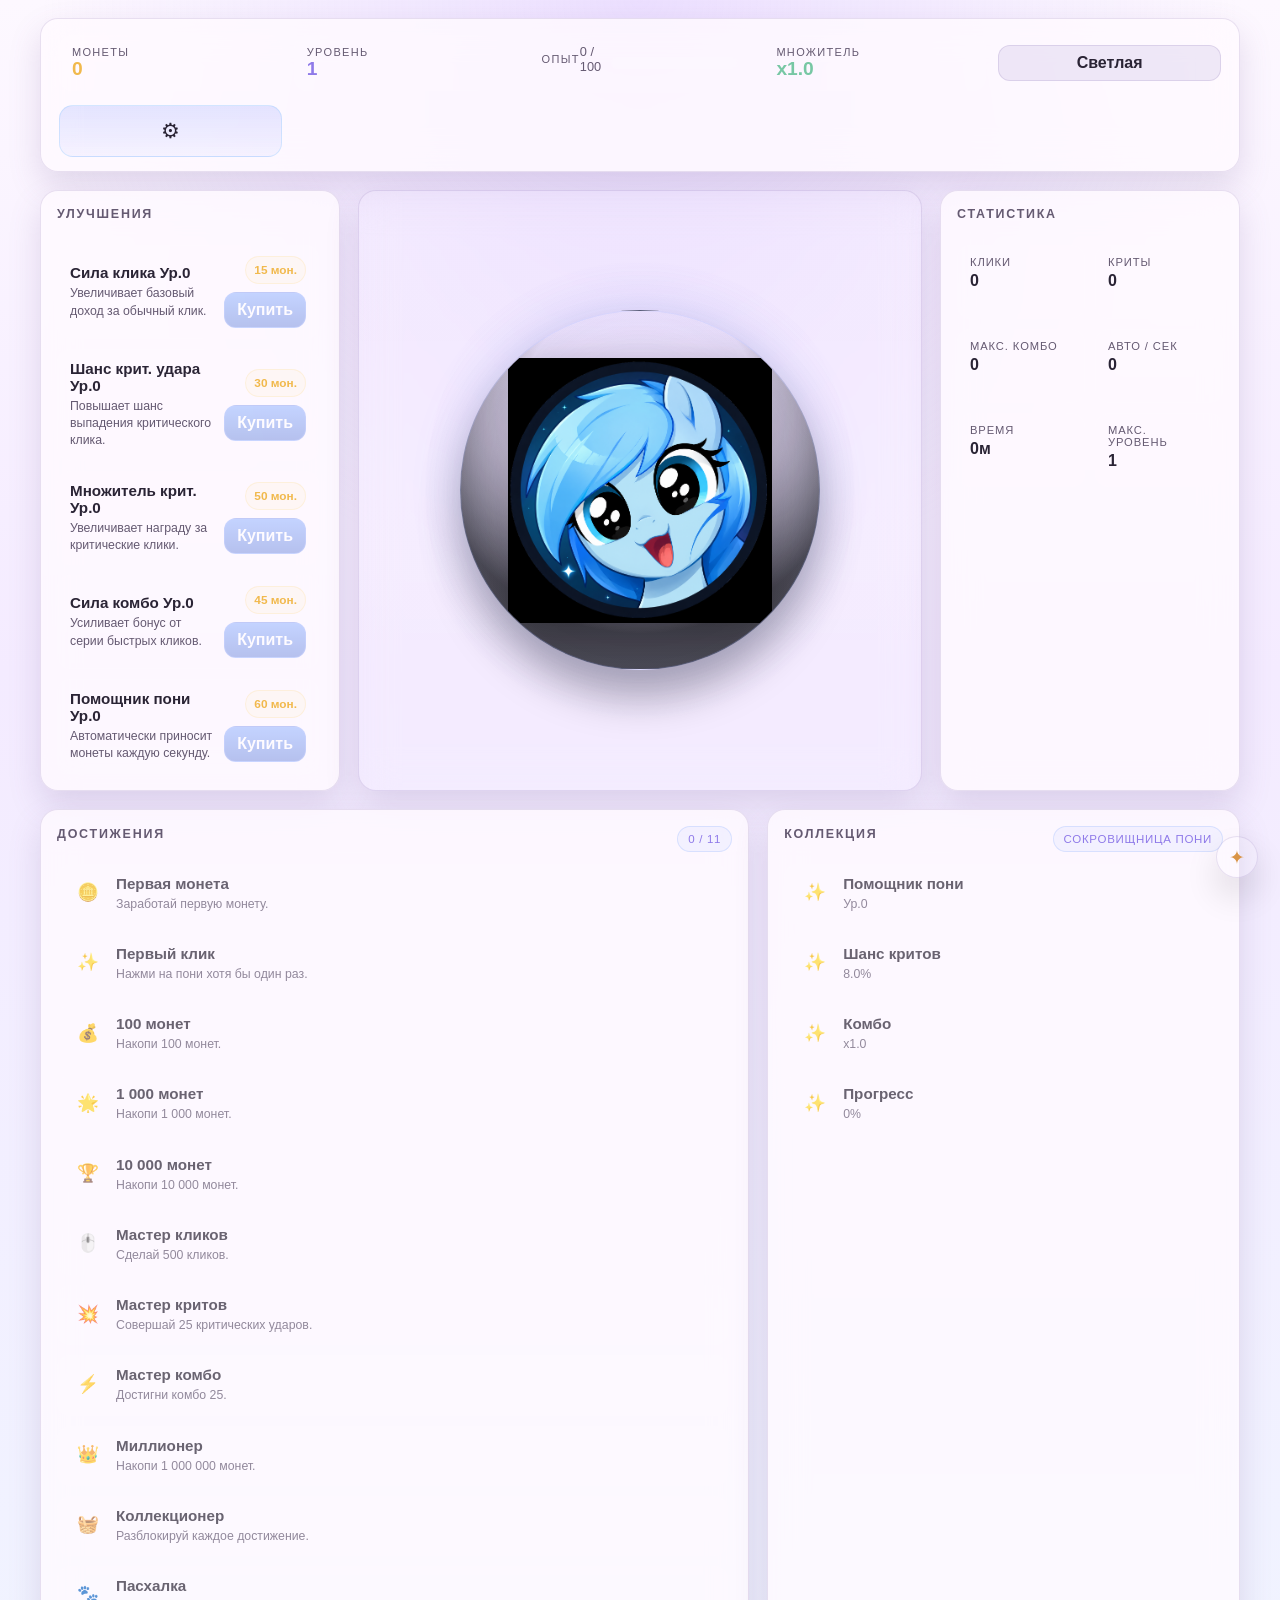
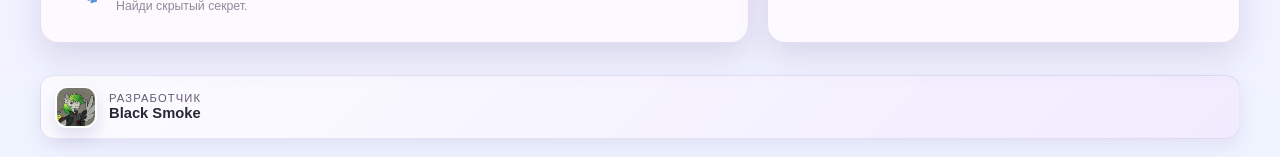
==== commit e4943a24: "Add dark theme and asset cache busting" ====
--- a/index.html
+++ b/index.html
@@ -23,8 +23,38 @@
       --warning: #f3bf63;
       --shadow: rgba(110, 81, 146, 0.18);
       --glow: rgba(177, 152, 255, 0.28);
+      --overlay: rgba(110, 98, 143, 0.18);
+      --toast-bg: rgba(255, 255, 255, 0.92);
+      --modal-bg: rgba(255, 255, 255, 0.9);
+      --toggle-row-bg: rgba(147, 128, 194, 0.04);
+      --toggle-track: rgba(164, 153, 196, 0.18);
       --radius: 18px;
       --transition: 180ms ease;
+    }
+
+    body[data-theme="dark"] {
+      --bg: #120f1a;
+      --bg-deep: #1a1523;
+      --panel: rgba(23, 20, 31, 0.86);
+      --panel-strong: rgba(34, 30, 45, 0.92);
+      --panel-alt: rgba(28, 25, 37, 0.9);
+      --border: rgba(164, 147, 214, 0.2);
+      --text: #f2ecff;
+      --text-muted: #c8c0d9;
+      --gold: #f7c96d;
+      --gold-strong: #e5ae52;
+      --accent: #9a8dff;
+      --accent-strong: #7d63ec;
+      --success: #7bd0a8;
+      --danger: #ff86a5;
+      --warning: #f4c363;
+      --shadow: rgba(0, 0, 0, 0.45);
+      --glow: rgba(129, 112, 212, 0.26);
+      --overlay: rgba(10, 8, 14, 0.58);
+      --toast-bg: rgba(28, 24, 37, 0.95);
+      --modal-bg: rgba(24, 20, 31, 0.96);
+      --toggle-row-bg: rgba(255, 255, 255, 0.04);
+      --toggle-track: rgba(255, 255, 255, 0.1);
     }
 
     * { box-sizing: border-box; }
@@ -38,6 +68,13 @@
         linear-gradient(180deg, #fdf8ff 0%, #f4ebff 38%, #f0f4ff 100%);
       color: var(--text);
       overflow-x: hidden;
+      transition: background 180ms ease, color 180ms ease;
+    }
+
+    body[data-theme="dark"] {
+      background:
+        radial-gradient(circle at top, rgba(90, 71, 138, 0.48), transparent 30%),
+        linear-gradient(180deg, #0d0c14 0%, #151321 35%, #1a1a27 100%);
     }
 
     body {
@@ -522,16 +559,17 @@
     }
 
     .toast {
-      background: rgba(19, 27, 38, 0.9);
-      border: 1px solid rgba(255, 255, 255, 0.08);
+      background: var(--toast-bg);
+      border: 1px solid rgba(160, 142, 205, 0.2);
       border-left: 4px solid var(--accent);
       color: var(--text);
       border-radius: 12px;
       padding: 12px 14px;
-      box-shadow: 0 18px 30px rgba(0, 0, 0, 0.28);
+      box-shadow: 0 16px 30px var(--shadow);
       animation: toastIn 220ms ease forwards;
       opacity: 0;
       transform: translateY(8px);
+      backdrop-filter: blur(10px);
     }
 
     .toast.success { border-left-color: var(--success); }
@@ -544,8 +582,8 @@
       display: flex;
       align-items: center;
       justify-content: center;
-      background: rgba(4, 7, 12, 0.7);
-      backdrop-filter: blur(6px);
+      background: var(--overlay);
+      backdrop-filter: blur(10px);
       z-index: 40;
       padding: 24px;
     }
@@ -554,12 +592,52 @@
       width: min(560px, 100%);
       max-height: min(80vh, 760px);
       overflow: auto;
-      background: rgba(17, 22, 30, 0.96);
+      background: var(--modal-bg);
       border: 1px solid var(--border);
       border-radius: 24px;
-      box-shadow: 0 26px 56px rgba(0, 0, 0, 0.38);
+      box-shadow: 0 26px 56px var(--shadow);
       padding: 20px;
       position: relative;
+      color: var(--text);
+    }
+
+    .custom-modal {
+      position: fixed;
+      inset: 0;
+      display: flex;
+      align-items: center;
+      justify-content: center;
+      background: var(--overlay);
+      backdrop-filter: blur(8px);
+      z-index: 50;
+      padding: 24px;
+    }
+
+    .custom-modal-card {
+      width: min(420px, 100%);
+      background: var(--panel-strong);
+      border: 1px solid var(--border);
+      border-radius: 20px;
+      box-shadow: 0 24px 60px var(--shadow);
+      padding: 22px 20px 18px;
+      color: var(--text);
+    }
+
+    .custom-modal-card h3 {
+      margin: 0 0 10px;
+      font-size: 1.25rem;
+    }
+
+    .custom-modal-card p {
+      margin: 0 0 18px;
+      color: var(--text-muted);
+      line-height: 1.5;
+    }
+
+    .custom-modal-actions {
+      display: flex;
+      justify-content: flex-end;
+      gap: 10px;
     }
 
     .modal-header {
@@ -579,7 +657,7 @@
       width: 38px;
       height: 38px;
       border-radius: 12px;
-      background: rgba(255, 255, 255, 0.04);
+      background: rgba(144, 138, 190, 0.08);
       color: var(--text);
       border: 1px solid var(--border);
       font-size: 1.2rem;
@@ -596,8 +674,8 @@
       justify-content: space-between;
       gap: 14px;
       padding: 12px 14px;
-      background: rgba(255, 255, 255, 0.02);
-      border: 1px solid rgba(255, 255, 255, 0.06);
+      background: var(--toggle-row-bg);
+      border: 1px solid var(--border);
       border-radius: 14px;
     }
 
@@ -621,8 +699,8 @@
       width: 52px;
       height: 30px;
       border-radius: 999px;
-      background: rgba(255, 255, 255, 0.12);
-      border: 1px solid rgba(255, 255, 255, 0.08);
+      background: var(--toggle-track);
+      border: 1px solid var(--border);
       padding: 0;
       flex-shrink: 0;
     }
@@ -648,6 +726,16 @@
       transform: translateX(22px);
     }
 
+    .theme-toggle {
+      min-width: 90px;
+      background: rgba(125, 110, 190, 0.12);
+      color: var(--text);
+      border: 1px solid var(--border);
+      border-radius: 12px;
+      padding: 8px 12px;
+      font-weight: 700;
+    }
+
     .modal-actions {
       display: flex;
       justify-content: flex-end;
@@ -804,6 +892,7 @@
         </div>
       </div>
 
+      <button id="themeToggleButton" class="theme-toggle" type="button" aria-label="Переключить тему">Светлая</button>
       <button id="settingsButton" class="settings-button" type="button" aria-label="Открыть настройки">⚙</button>
     </header>
 
@@ -817,7 +906,7 @@
         <div id="comboDisplay" class="combo-display" aria-live="polite">Комбо x1</div>
         <div class="pony-wrap">
           <button id="ponyButton" class="pony-button" type="button" aria-label="Нажми на пони, чтобы заработать монеты">
-            <img src="images/pony.png" alt="Пони" onerror="this.onerror=null; this.src='images/congrats.png';" />
+            <img src="images/pony.png?v=2026-09-01-1" alt="Пони" onerror="this.onerror=null; this.src='images/congrats.png?v=2026-09-01-1';" />
           </button>
         </div>
         <div id="floatingLayer" class="floating-layer" aria-hidden="true"></div>
@@ -848,7 +937,7 @@
     </section>
 
     <div class="developer-card" aria-label="Разработчик игры">
-      <img src="images/congrats.png" alt="Аватар разработчика" />
+      <img src="images/congrats.png?v=2026-09-01-1" alt="Аватар разработчика" />
       <div>
         <small>Разработчик</small>
         <strong>Black Smoke</strong>
@@ -963,7 +1052,8 @@
         animations: true,
         particles: true,
         reducedMotion: false,
-        autosave: true
+        autosave: true,
+        theme: 'light'
       }
     });
 
@@ -1095,6 +1185,63 @@
       window.setTimeout(() => {
         toast.remove();
       }, 2600);
+    }
+
+    function showCustomConfirm({ title, message, confirmText = 'Подтвердить', cancelText = 'Отмена', onConfirm, onCancel }) {
+      const overlay = document.createElement('div');
+      overlay.className = 'custom-modal';
+      overlay.innerHTML = `
+        <div class="custom-modal-card" role="dialog" aria-modal="true">
+          <h3>${title}</h3>
+          <p>${message}</p>
+          <div class="custom-modal-actions">
+            <button type="button" class="secondary-button" data-action="cancel">${cancelText}</button>
+            <button type="button" class="danger-button" data-action="confirm">${confirmText}</button>
+          </div>
+        </div>
+      `;
+
+      const cancelButton = overlay.querySelector('[data-action="cancel"]');
+      const confirmButton = overlay.querySelector('[data-action="confirm"]');
+
+      cancelButton.addEventListener('click', () => {
+        overlay.remove();
+        if (typeof onCancel === 'function') onCancel();
+      });
+
+      confirmButton.addEventListener('click', () => {
+        overlay.remove();
+        if (typeof onConfirm === 'function') onConfirm();
+      });
+
+      overlay.addEventListener('click', (event) => {
+        if (event.target === overlay) {
+          overlay.remove();
+          if (typeof onCancel === 'function') onCancel();
+        }
+      });
+
+      document.body.appendChild(overlay);
+    }
+
+    function applyTheme(theme) {
+      const nextTheme = theme === 'dark' ? 'dark' : 'light';
+      document.body.dataset.theme = nextTheme;
+      state.settings.theme = nextTheme;
+
+      const headerThemeButton = document.getElementById('themeToggleButton');
+      if (headerThemeButton) {
+        headerThemeButton.textContent = nextTheme === 'dark' ? 'Тёмная' : 'Светлая';
+        headerThemeButton.setAttribute('aria-pressed', String(nextTheme === 'dark'));
+      }
+
+      if (modalRoot) {
+        const themeButton = modalRoot.querySelector('[data-theme-toggle]');
+        if (themeButton) {
+          themeButton.textContent = nextTheme === 'dark' ? 'Тёмная' : 'Светлая';
+          themeButton.setAttribute('aria-pressed', String(nextTheme === 'dark'));
+        }
+      }
     }
 
     function renderHUD() {
@@ -1200,6 +1347,22 @@
       updateComboDisplay();
     }
 
+    function renderLiveHud() {
+      renderHUD();
+      renderStats();
+      renderCollection();
+      updateComboDisplay();
+    }
+
+    function refreshUpgradeState() {
+      renderHUD();
+      renderUpgrades();
+      renderAchievements();
+      renderStats();
+      renderCollection();
+      updateComboDisplay();
+    }
+
     function updateComboDisplay() {
       if (state.combo > 0) {
         comboDisplay.textContent = `Combo x${state.combo}`;
@@ -1237,7 +1400,7 @@
       }
       showToast(`${meta.name} улучшено`, 'success');
       evaluateAchievements();
-      renderAll();
+      refreshUpgradeState();
       saveGame();
     }
 
@@ -1304,9 +1467,12 @@
 
     function handlePonyClick() {
       const now = Date.now();
+      const previousClickAt = state.lastClickAt || 0;
+      const isComboWindow = now - previousClickAt <= COMBO_TIMEOUT_MS && state.combo > 0;
+
       state.statistics.totalClicks += 1;
+      state.combo = isComboWindow ? state.combo + 1 : 1;
       state.lastClickAt = now;
-      state.combo = now - state.lastClickAt <= COMBO_TIMEOUT_MS && state.combo > 0 ? state.combo + 1 : 1;
       state.maxCombo = Math.max(state.maxCombo, state.combo);
       state.statistics.maxCombo = Math.max(state.statistics.maxCombo, state.combo);
 
@@ -1338,7 +1504,7 @@
       ponyButton.classList.add('pressed');
       window.setTimeout(() => ponyButton.classList.remove('pressed'), 120);
       evaluateAchievements();
-      renderAll();
+      renderLiveHud();
       saveGame();
     }
 
@@ -1370,7 +1536,7 @@
         lastAutosave = now;
       }
 
-      renderAll();
+      renderLiveHud();
     }
 
     function openSettingsModal() {
@@ -1387,6 +1553,16 @@
             </div>
 
             <div class="setting-list">
+              <div class="toggle-row">
+                <div class="label-wrap">
+                  <span>Тема</span>
+                  <small>Светлая / тёмная</small>
+                </div>
+                <button class="theme-toggle" data-theme-toggle type="button" aria-label="Переключить тему" aria-pressed="${state.settings.theme === 'dark'}">
+                  ${state.settings.theme === 'dark' ? 'Тёмная' : 'Светлая'}
+                </button>
+              </div>
+
               <div class="toggle-row">
                 <div class="label-wrap">
                   <span>Звук</span>
@@ -1439,6 +1615,15 @@
       modalRoot.querySelector('.dialog-close').addEventListener('click', closeModal);
       modalRoot.querySelector('#closeModalButton').addEventListener('click', closeModal);
       modalRoot.querySelector('#resetProgressButton').addEventListener('click', resetProgress);
+      const themeToggle = modalRoot.querySelector('[data-theme-toggle]');
+      if (themeToggle) {
+        themeToggle.addEventListener('click', () => {
+          const nextTheme = state.settings.theme === 'dark' ? 'light' : 'dark';
+          applyTheme(nextTheme);
+          openSettingsModal();
+          saveGame();
+        });
+      }
       modalRoot.querySelectorAll('.toggle').forEach((toggle) => {
         toggle.addEventListener('click', () => {
           const key = toggle.dataset.setting;
@@ -1463,15 +1648,20 @@
     }
 
     function resetProgress() {
-      const confirmed = window.confirm('Сбросить весь прогресс игры?');
-      if (!confirmed) return;
-      const fresh = defaultState();
-      Object.assign(state, fresh);
-      localStorage.removeItem(STORAGE_KEY);
-      saveGame();
-      renderAll();
-      closeModal();
-      showToast('Прогресс сброшен', 'warning');
+      showCustomConfirm({
+        title: 'Сброс прогресса',
+        message: 'Точно хотите удалить весь прогресс и начать заново?',
+        confirmText: 'Сбросить',
+        onConfirm: () => {
+          const fresh = defaultState();
+          Object.assign(state, fresh);
+          localStorage.removeItem(STORAGE_KEY);
+          saveGame();
+          renderAll();
+          closeModal();
+          showToast('Прогресс сброшен', 'warning');
+        }
+      });
     }
 
     function handleKeydown(event) {
@@ -1480,8 +1670,14 @@
       }
     }
 
+    applyTheme(state.settings.theme || 'light');
+
     ponyButton.addEventListener('click', handlePonyClick);
     settingsButton.addEventListener('click', openSettingsModal);
+    document.getElementById('themeToggleButton').addEventListener('click', () => {
+      applyTheme(state.settings.theme === 'dark' ? 'light' : 'dark');
+      saveGame();
+    });
     document.addEventListener('keydown', handleKeydown);
 
     window.addEventListener('beforeunload', saveGame);
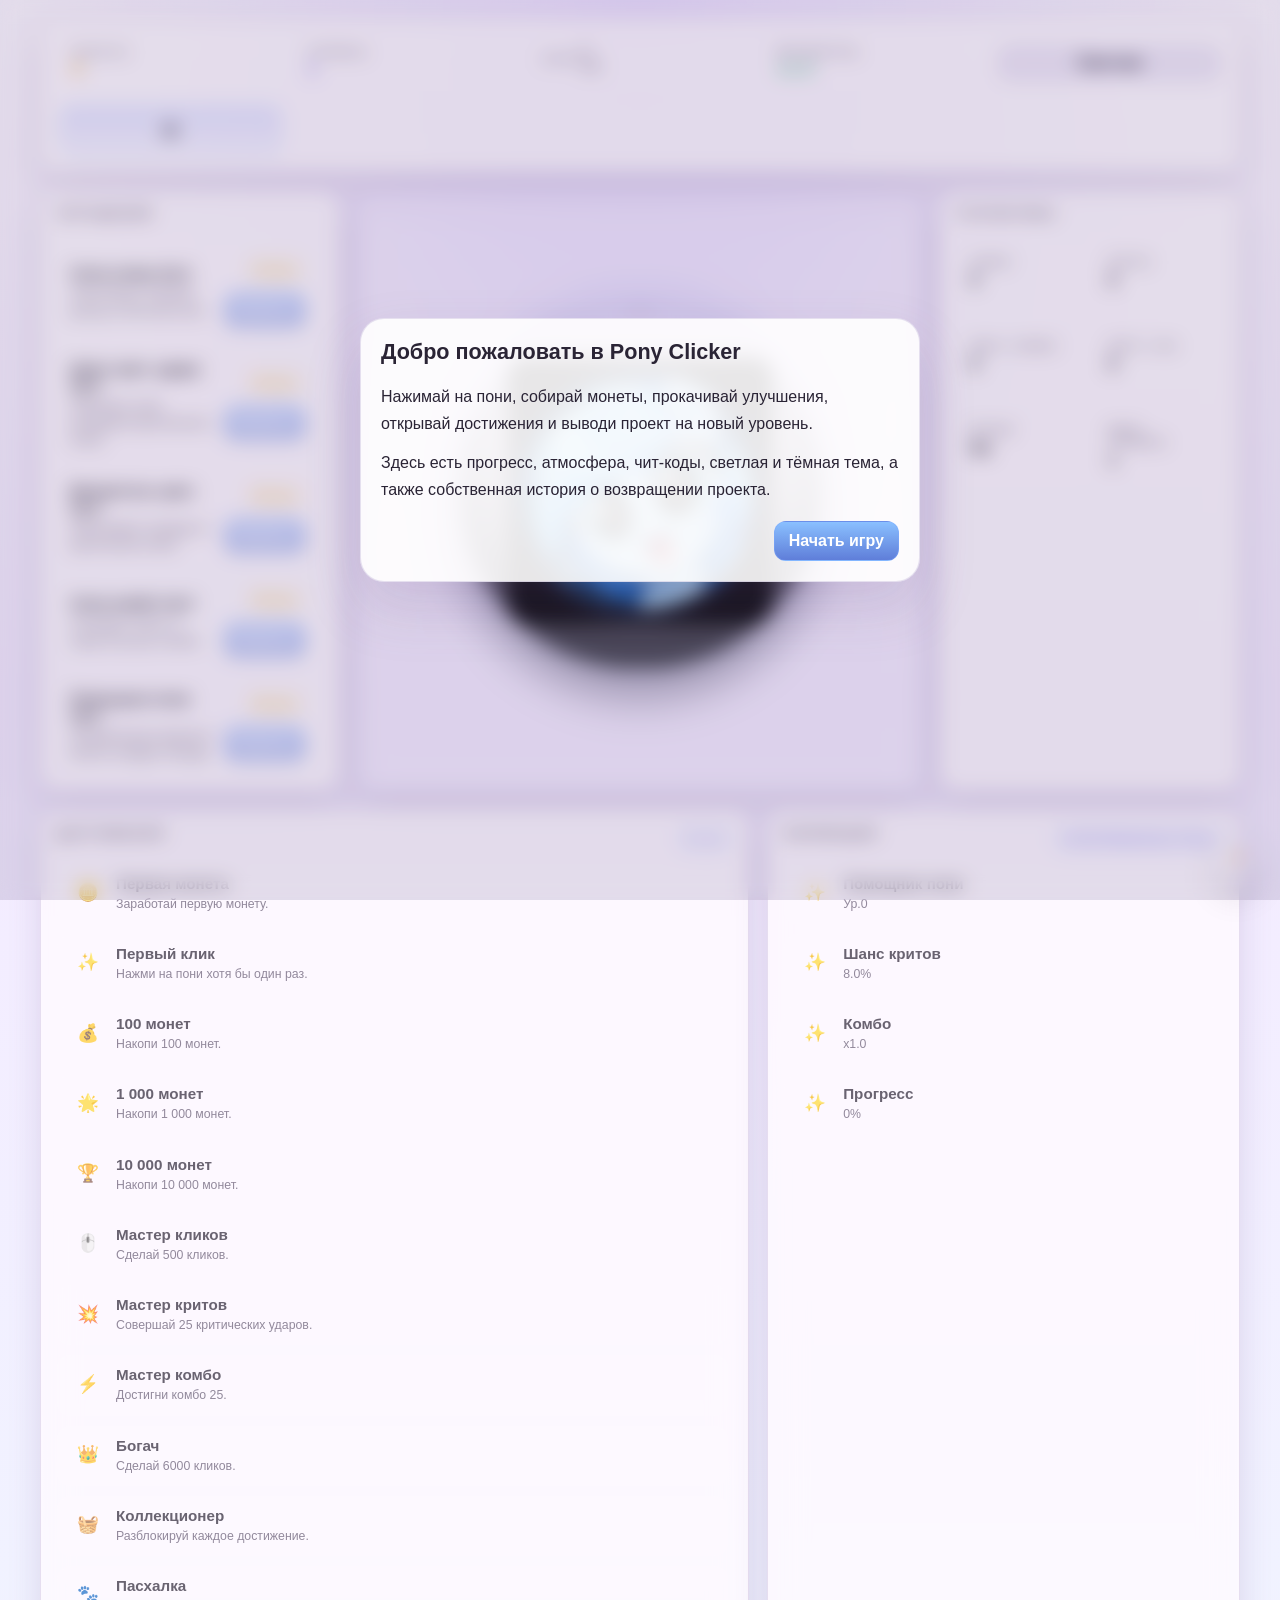
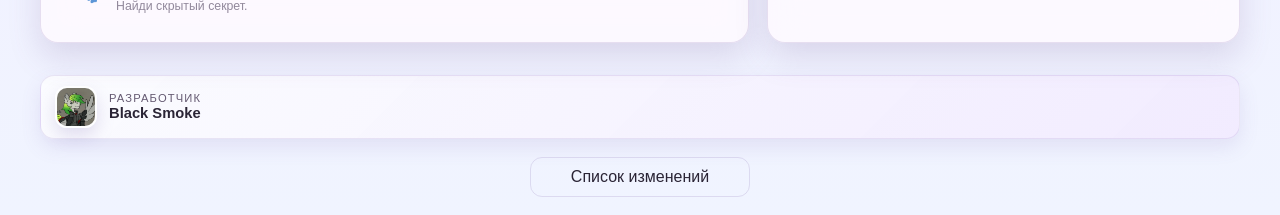
==== commit 40990c5d: "Update Pony Clicker 2.9 welcome flow and theme polish" ====
--- a/index.html
+++ b/index.html
@@ -59,6 +59,11 @@
 
     * { box-sizing: border-box; }
 
+    html {
+      scrollbar-color: rgba(137, 110, 188, 0.7) rgba(255,255,255,0.12);
+      scrollbar-width: thin;
+    }
+
     html, body {
       margin: 0;
       min-height: 100%;
@@ -69,6 +74,26 @@
       color: var(--text);
       overflow-x: hidden;
       transition: background 180ms ease, color 180ms ease;
+    }
+
+    ::-webkit-scrollbar {
+      width: 12px;
+      height: 12px;
+    }
+
+    ::-webkit-scrollbar-track {
+      background: rgba(255,255,255,0.06);
+      border-radius: 999px;
+    }
+
+    ::-webkit-scrollbar-thumb {
+      background: linear-gradient(180deg, rgba(149, 127, 211, 0.92), rgba(111, 89, 186, 0.82));
+      border: 2px solid rgba(255,255,255,0.1);
+      border-radius: 999px;
+    }
+
+    ::-webkit-scrollbar-thumb:hover {
+      background: linear-gradient(180deg, rgba(140, 109, 214, 1), rgba(93, 72, 171, 0.94));
     }
 
     body[data-theme="dark"] {
@@ -129,6 +154,51 @@
       border: 1px solid rgba(127, 101, 180, 0.14);
       box-shadow: 0 8px 20px rgba(118, 93, 170, 0.12);
       color: var(--text);
+      text-align: left;
+      width: 100%;
+      cursor: pointer;
+      transition: transform var(--transition), box-shadow var(--transition), border-color var(--transition);
+    }
+
+    .changelog-list {
+      display: grid;
+      gap: 14px;
+      max-height: 430px;
+      overflow-y: auto;
+      padding-right: 6px;
+    }
+
+    .changelog-version {
+      border: 1px solid var(--border);
+      border-radius: 12px;
+      background: rgba(255,255,255,0.04);
+      padding: 12px 14px;
+    }
+
+    .changelog-version h4 {
+      margin: 0 0 8px;
+      font-size: 1rem;
+      color: var(--gold-strong);
+    }
+
+    .changelog-version ul {
+      margin: 0;
+      padding-left: 18px;
+      color: var(--text);
+      display: grid;
+      gap: 6px;
+      line-height: 1.5;
+    }
+
+    body[data-theme="dark"] .developer-card {
+      background: linear-gradient(135deg, rgba(33, 27, 42, 0.92), rgba(20, 18, 28, 0.95));
+      border-color: rgba(164, 147, 214, 0.2);
+      box-shadow: 0 10px 24px rgba(0, 0, 0, 0.28);
+    }
+
+    .developer-card:hover {
+      transform: translateY(-1px);
+      box-shadow: 0 12px 24px rgba(118, 93, 170, 0.16);
     }
 
     .developer-card img {
@@ -150,6 +220,167 @@
 
     .developer-card strong {
       font-size: 0.92rem;
+    }
+
+    .cheat-panel {
+      display: grid;
+      gap: 12px;
+      margin-top: 6px;
+      padding-top: 10px;
+      border-top: 1px solid var(--border);
+    }
+
+    .cheat-input-row {
+      display: flex;
+      gap: 10px;
+      align-items: center;
+    }
+
+    .cheat-input-row input {
+      flex: 1;
+      min-width: 0;
+      background: var(--panel-alt);
+      color: var(--text);
+      border: 1px solid var(--border);
+      border-radius: 12px;
+      padding: 10px 12px;
+    }
+
+    .rare-cheat-chip {
+      position: fixed;
+      z-index: 35;
+      display: flex;
+      flex-direction: column;
+      align-items: center;
+      gap: 2px;
+      min-width: 120px;
+      padding: 8px 10px;
+      border-radius: 12px;
+      border: 1px solid rgba(122, 104, 196, 0.24);
+      background: linear-gradient(180deg, rgba(255,255,255,0.96), rgba(241,234,255,0.96));
+      color: var(--text);
+      box-shadow: 0 12px 26px rgba(93, 68, 152, 0.18);
+      animation: floatUp 1.6s ease forwards;
+      font-weight: 800;
+      letter-spacing: 0.04em;
+    }
+
+    body[data-theme="dark"] .rare-cheat-chip {
+      background: linear-gradient(180deg, rgba(33, 28, 42, 0.96), rgba(20, 18, 30, 0.96));
+      box-shadow: 0 14px 30px rgba(0, 0, 0, 0.32);
+    }
+
+    .rare-cheat-chip small {
+      font-size: 0.64rem;
+      color: var(--text-muted);
+      font-weight: 600;
+      letter-spacing: 0.08em;
+      text-transform: uppercase;
+    }
+
+    body[data-completed="true"] {
+      background:
+        radial-gradient(circle at top, rgba(255, 202, 103, 0.35), transparent 25%),
+        radial-gradient(circle at 20% 30%, rgba(255, 138, 205, 0.26), transparent 18%),
+        linear-gradient(180deg, #fffdf3 0%, #f8ecff 38%, #eef7ff 100%);
+    }
+
+    body[data-completed="true"] .panel,
+    body[data-completed="true"] .developer-card {
+      box-shadow: 0 16px 36px rgba(255, 189, 77, 0.18), 0 0 0 1px rgba(255, 230, 173, 0.3);
+    }
+
+    body[data-theme="dark"][data-completed="true"] {
+      background:
+        radial-gradient(circle at top, rgba(255, 190, 91, 0.15), transparent 30%),
+        radial-gradient(circle at 70% 20%, rgba(179, 117, 255, 0.18), transparent 20%),
+        linear-gradient(180deg, #120f1a 0%, #181521 36%, #171c24 100%);
+    }
+
+    .victory-confetti {
+      position: fixed;
+      left: 0;
+      top: 0;
+      width: 10px;
+      height: 14px;
+      pointer-events: none;
+      z-index: 60;
+      opacity: 0.95;
+      animation: confettiFall 1.7s ease-out forwards;
+    }
+
+    @keyframes confettiFall {
+      0% { transform: translate3d(0, -18px, 0) rotate(0deg) scale(1); opacity: 0; }
+      10% { opacity: 1; }
+      100% { transform: translate3d(var(--dx), 100vh, 0) rotate(720deg) scale(0.9); opacity: 0; }
+    }
+
+    .developer-profile {
+      display: flex;
+      align-items: center;
+      gap: 14px;
+      padding: 14px 0 12px;
+      margin-bottom: 8px;
+    }
+
+    .developer-profile img {
+      width: 62px;
+      height: 62px;
+      border-radius: 16px;
+      object-fit: cover;
+      border: 2px solid rgba(255, 255, 255, 0.9);
+      box-shadow: 0 10px 24px rgba(108, 85, 150, 0.18);
+    }
+
+    .developer-name {
+      font-size: 1.2rem;
+      font-weight: 800;
+    }
+
+    .developer-role {
+      color: var(--text-muted);
+      font-size: 0.82rem;
+      margin-top: 4px;
+    }
+
+    .developer-story {
+      color: var(--text);
+      line-height: 1.7;
+      display: grid;
+      gap: 12px;
+      margin: 10px 0 18px;
+    }
+
+    .developer-story p {
+      margin: 0;
+    }
+
+    .developer-meta {
+      display: grid;
+      grid-template-columns: repeat(3, minmax(0, 1fr));
+      gap: 12px;
+      margin-bottom: 18px;
+    }
+
+    .developer-meta div {
+      display: flex;
+      flex-direction: column;
+      gap: 6px;
+      padding: 10px 12px;
+      border-radius: 12px;
+      background: rgba(131, 109, 192, 0.08);
+      border: 1px solid var(--border);
+    }
+
+    .developer-meta span {
+      color: var(--text-muted);
+      font-size: 0.7rem;
+      text-transform: uppercase;
+      letter-spacing: 0.08em;
+    }
+
+    .developer-meta strong {
+      font-size: 0.96rem;
     }
 
     .top-bar {
@@ -936,13 +1167,17 @@
       </div>
     </section>
 
-    <div class="developer-card" aria-label="Разработчик игры">
+    <button id="developerCard" class="developer-card" type="button" aria-label="Открыть информацию о разработчике">
       <img src="images/congrats.png?v=2026-09-01-1" alt="Аватар разработчика" />
       <div>
         <small>Разработчик</small>
         <strong>Black Smoke</strong>
       </div>
-    </div>
+    </button>
+
+    <button id="changelogButtonFooter" class="secondary-button" type="button" style="align-self: center; min-width: 220px;">
+      Список изменений
+    </button>
   </div>
 
   <div id="toastContainer" class="toast-container" aria-live="polite" aria-atomic="true"></div>
@@ -950,8 +1185,22 @@
 
   <script>
     const STORAGE_KEY = 'pony-clicker-save-v1';
+    const WELCOME_SEEN_KEY = 'pony-clicker-welcome-seen';
+    const VERSION_STORAGE_KEY = 'pony-clicker-version';
+    const GAME_VERSION = '2.9';
     const COMBO_TIMEOUT_MS = 1600;
     const AUTOSAVE_INTERVAL_MS = 5000;
+    const MEGA_CHEAT_CODE = 'ponycheat';
+    const RETRO_VERSION_CODE = 'old';
+    const OLD_VERSION_PATH = './old-index.html';
+    const SMALL_CHEAT_CODES = [
+      { code: 'SPARK', label: '+500 монет', coins: 500 },
+      { code: 'GLINT', label: '+750 монет', coins: 750 },
+      { code: 'BOOST', label: '+250 XP', xp: 250 },
+      { code: 'MOON', label: '+1000 монет', coins: 1000 },
+      { code: 'RAIN', label: '+350 XP', xp: 350 },
+      { code: 'NOVA', label: '+900 монет', coins: 900 }
+    ];
     const UPGRADE_META = {
       clickPower: {
         id: 'clickPower',
@@ -1009,13 +1258,123 @@
       { id: 'click_master', name: 'Мастер кликов', icon: '🖱️', description: 'Сделай 500 кликов.', check: (state) => state.statistics.totalClicks >= 500 },
       { id: 'critical_master', name: 'Мастер критов', icon: '💥', description: 'Совершай 25 критических ударов.', check: (state) => state.statistics.criticalClicks >= 25 },
       { id: 'combo_master', name: 'Мастер комбо', icon: '⚡', description: 'Достигни комбо 25.', check: (state) => state.statistics.maxCombo >= 25 },
-      { id: 'millionaire', name: 'Миллионер', icon: '👑', description: 'Накопи 1 000 000 монет.', check: (state) => state.totalCoins >= 1000000 },
+      { id: 'millionaire', name: 'Богач', icon: '👑', description: 'Сделай 6000 кликов.', check: (state) => state.statistics.totalClicks >= 6000 },
       { id: 'collector', name: 'Коллекционер', icon: '🧺', description: 'Разблокируй каждое достижение.', check: (state) => Object.keys(state.achievements).length >= ACHIEVEMENTS.length },
       { id: 'easter_egg', name: 'Пасхалка', icon: '🐾', description: 'Найди скрытый секрет.', check: (state) => Boolean(state.achievements.easter_egg) }
     ];
 
+    const CHANGELOG_ENTRIES = [
+      {
+        version: '0.1',
+        items: [
+          'Прототип игры: базовый клик по пони и счётчик монет.',
+          'Начальная механика клика без улучшений и прогрессии.',
+          'Первый рабочий HTML-скрипт для теста игрового цикла.'
+        ]
+      },
+      {
+        version: '0.2',
+        items: [
+          'Добавлены первые монеты после клика и минимальная анимация.',
+          'Появился простой интерфейс с таблицей счёта и базовым визуальным состоянием.',
+          'Подготовлена основа под расширение системы улучшений.'
+        ]
+      },
+      {
+        version: '0.5',
+        items: [
+          'Добавлены улучшения: сила клика, шанс крита и авто-помощник.',
+          'Появилась базовая система сохранения в localStorage.',
+          'Игра стала более устойчивой и заметно более играбельной.'
+        ]
+      },
+      {
+        version: '1.0',
+        items: [
+          'Полный переработанный интерфейс в современном стиле.',
+          'Добавлены уровни, опыт, шкала прогресса и система комбо.',
+          'Появились первые панели улучшений, статистики и достижений.'
+        ]
+      },
+      {
+        version: '1.3',
+        items: [
+          'Добавлены достижения и система появления наград за прогресс.',
+          'Расширен игровой цикл и улучшено отображение статистики.',
+          'Сделана более стабильная экономическая модель игры.'
+        ]
+      },
+      {
+        version: '1.6',
+        items: [
+          'Добавлена система тем: светлая и тёмная.',
+          'Появились модальные окна и декоративные панели.',
+          'Внесены первые визуальные правки и улучшения UX.'
+        ]
+      },
+      {
+        version: '1.9',
+        items: [
+          'Сделан полноценный разработчик-модал и история проекта.',
+          'Проведена локализация интерфейса на русский язык.',
+          'Добавлены более чистые стили для кнопок и уровней.'
+        ]
+      },
+      {
+        version: '2.0',
+        items: [
+          'Полная переработка архитектуры игры под продвинутый incremental цикл.',
+          'Сделаны сложные улучшения, статистика, убийство фрустрации и плавные анимации.',
+          'Геймплей стал более долгим, насыщенным и мотивирующим.'
+        ]
+      },
+      {
+        version: '2.2',
+        items: [
+          'Добавлены звуки кликов и событий, работающие через Web Audio.',
+          'Добавлены попапы, уведомления и новые эффекты частиц.',
+          'Сделаны визуальные улучшения для клик-механики и панели прогресса.'
+        ]
+      },
+      {
+        version: '2.4',
+        items: [
+          'Добавлены чит-коды и система ранних бонусов.',
+          'Появился ввод кода в настройках и автоматическое применение.',
+          'Сделана система редких бонусных чипов из кнопки пони.'
+        ]
+      },
+      {
+        version: '2.5',
+        items: [
+          'Добавлено окно старой версии и отдельная старинная страница Pony Clicker.',
+          'Появилась логика возврата к ретро-сборке через чит-код old.',
+          'Выполнена работа над историей проекта и ретро-воспоминаниями.'
+        ]
+      },
+      {
+        version: '2.6',
+        items: [
+          'Добавлены финальные чит-коды, пользовательские настройки и улучшения интерфейса.',
+          'Доработаны глобальная тема, модальные окна и панель управления.',
+          'Сделаны более гибкие формы прогрессии и более глубокая система подачи наград.'
+        ]
+      },
+      {
+        version: '2.7v',
+        items: [
+          'Готова финальная версия проекта с полноценным игровым циклом.',
+          'Добавлено приветственное окно при первом запуске.',
+          'Добавлена система прохождения игры, финальный поздравительный экран и конфетти.',
+          'Добавлена возможность отключать главный чит ponycheat в настройках.',
+          'Сделан журнал изменений с описанием истории релизов от 0.1 до 2.7v.'
+        ]
+      }
+    ];
+
     const defaultState = () => ({
       saveVersion: 1,
+      gameVersion: GAME_VERSION,
       coins: 0,
       totalCoins: 0,
       level: 1,
@@ -1035,6 +1394,10 @@
         autoClicker: 0
       },
       achievements: {},
+      completedGame: false,
+      cheatCodesUsed: {
+        mega: false
+      },
       statistics: {
         totalClicks: 0,
         totalCoins: 0,
@@ -1053,6 +1416,8 @@
         particles: true,
         reducedMotion: false,
         autosave: true,
+        cheatAutoApply: true,
+        mainCheatEnabled: true,
         theme: 'light'
       }
     });
@@ -1060,6 +1425,7 @@
     const state = loadGame();
     let modalState = null;
     let lastAutosave = Date.now();
+    let typedCheatBuffer = '';
 
     const coinDisplay = document.getElementById('coinsDisplay');
     const levelDisplay = document.getElementById('levelDisplay');
@@ -1147,6 +1513,7 @@
         const merged = { ...fallback, ...parsed, settings: { ...fallback.settings, ...(parsed.settings || {}) }, upgrades: { ...fallback.upgrades, ...(parsed.upgrades || {}) }, achievements: parsed.achievements || {}, statistics: { ...fallback.statistics, ...(parsed.statistics || {}) } };
         if (typeof merged.coins !== 'number' || Number.isNaN(merged.coins)) merged.coins = 0;
         if (typeof merged.totalCoins !== 'number' || Number.isNaN(merged.totalCoins)) merged.totalCoins = 0;
+        if (typeof merged.completedGame !== 'boolean') merged.completedGame = false;
         return merged;
       } catch (error) {
         return defaultState();
@@ -1156,6 +1523,7 @@
     function saveGame() {
       const payload = {
         saveVersion: 1,
+        gameVersion: GAME_VERSION,
         coins: Number(state.coins) || 0,
         totalCoins: Number(state.totalCoins) || 0,
         level: Number(state.level) || 1,
@@ -1169,11 +1537,62 @@
         lastClickAt: Number(state.lastClickAt) || 0,
         upgrades: { ...state.upgrades },
         achievements: { ...state.achievements },
+        completedGame: Boolean(state.completedGame),
+        cheatCodesUsed: { ...(state.cheatCodesUsed || { mega: false }) },
         statistics: { ...state.statistics },
         settings: { ...state.settings }
       };
 
       localStorage.setItem(STORAGE_KEY, JSON.stringify(payload));
+    }
+
+    function ensureAudioContext() {
+      const AudioCtor = window.AudioContext || window.webkitAudioContext;
+      if (!AudioCtor) return null;
+      if (!window.__ponyAudioCtx) {
+        window.__ponyAudioCtx = new AudioCtor();
+      }
+      if (window.__ponyAudioCtx.state === 'suspended') {
+        window.__ponyAudioCtx.resume();
+      }
+      return window.__ponyAudioCtx;
+    }
+
+    function playTone({ frequency = 440, duration = 0.08, volume = 0.04, type = 'sine', slideTo = null }) {
+      if (!state.settings.sound) return;
+      const context = ensureAudioContext();
+      if (!context) return;
+
+      const oscillator = context.createOscillator();
+      const gain = context.createGain();
+      oscillator.type = type;
+      oscillator.frequency.setValueAtTime(frequency, context.currentTime);
+      if (slideTo) {
+        oscillator.frequency.exponentialRampToValueAtTime(slideTo, context.currentTime + duration);
+      }
+      gain.gain.setValueAtTime(0.0001, context.currentTime);
+      gain.gain.exponentialRampToValueAtTime(volume, context.currentTime + 0.02);
+      gain.gain.exponentialRampToValueAtTime(0.0001, context.currentTime + duration);
+      oscillator.connect(gain);
+      gain.connect(context.destination);
+      oscillator.start();
+      oscillator.stop(context.currentTime + duration);
+    }
+
+    function playClickSound(isCritical = false) {
+      if (!state.settings.sound) return;
+      if (isCritical) {
+        playTone({ frequency: 620, duration: 0.12, volume: 0.05, type: 'square', slideTo: 820 });
+        playTone({ frequency: 920, duration: 0.08, volume: 0.03, type: 'triangle', slideTo: 720 });
+        return;
+      }
+      playTone({ frequency: 250, duration: 0.06, volume: 0.025, type: 'triangle', slideTo: 210 });
+    }
+
+    function playAchievementSound() {
+      if (!state.settings.sound) return;
+      playTone({ frequency: 440, duration: 0.12, volume: 0.045, type: 'sine', slideTo: 620 });
+      playTone({ frequency: 680, duration: 0.16, volume: 0.03, type: 'triangle', slideTo: 820 });
     }
 
     function showToast(message, type = 'success') {
@@ -1185,6 +1604,121 @@
       window.setTimeout(() => {
         toast.remove();
       }, 2600);
+    }
+
+    function activateRetroVersion() {
+      showToast('Чит-код OLD активирован: возврат к ретро-версии Pony Clicker.', 'warning');
+      window.alert('Чит-код OLD активирован. Вы переноситесь в версию Pony Clicker двухлетней давности.');
+      window.location.href = OLD_VERSION_PATH;
+    }
+
+    function applyCheatCode(rawCode) {
+      const value = String(rawCode || '').trim();
+      if (!value) {
+        showToast('Введите чит-код', 'warning');
+        return false;
+      }
+
+      const normalized = value.toLowerCase();
+      if (normalized === MEGA_CHEAT_CODE) {
+        if (!state.settings.mainCheatEnabled) {
+          showToast('Главный чит-код отключён в настройках', 'warning');
+          return false;
+        }
+        closeModal();
+        unlockAllAchievements();
+        return true;
+      }
+
+      if (normalized === RETRO_VERSION_CODE) {
+        activateRetroVersion();
+        return true;
+      }
+
+      const bonus = SMALL_CHEAT_CODES.find((entry) => entry.code.toLowerCase() === normalized);
+      if (!bonus) {
+        showToast('Неизвестный чит-код', 'warning');
+        return false;
+      }
+
+      if (bonus.coins) {
+        state.coins += bonus.coins;
+        state.totalCoins += bonus.coins;
+        state.statistics.totalCoins += bonus.coins;
+      }
+
+      if (bonus.xp) {
+        awardXp(bonus.xp);
+      }
+
+      showToast(`Чит-код ${bonus.code}: ${bonus.label}`, 'success');
+      renderLiveHud();
+      saveGame();
+      return true;
+    }
+
+    function applySmallCheat(code) {
+      return applyCheatCode(code);
+    }
+
+    function unlockAllAchievements() {
+      if (state.cheatCodesUsed?.mega) {
+        showToast('Чит-код уже активирован', 'warning');
+        closeModal();
+        return;
+      }
+
+      state.cheatCodesUsed = { ...(state.cheatCodesUsed || {}), mega: true };
+
+      ACHIEVEMENTS.forEach((achievement) => {
+        state.achievements[achievement.id] = { unlockedAt: Date.now() };
+      });
+
+      Object.keys(UPGRADE_META).forEach((key) => {
+        state.upgrades[key] = UPGRADE_META[key].maxLevel;
+      });
+
+      state.clickPower = 2500;
+      state.criticalChance = 0.95;
+      state.criticalMultiplier = 25;
+      state.level = 99;
+      state.xp = state.xpRequired;
+
+      const reward = 50000000;
+      state.coins += reward;
+      state.totalCoins += reward;
+      state.statistics.totalCoins += reward;
+
+      closeModal();
+      showToast('Чит-код ponycheat активирован: всё открыто, магазин прокачан до предела и окно настроек закрыто.', 'critical');
+      window.alert('Чит-код ponycheat активирован! Все достижения открыты, магазин прокачан до предела и прогресс превращён в божеский буст.');
+      playAchievementSound();
+      evaluateAchievements();
+      renderAll();
+      saveGame();
+    }
+
+    function spawnRareCheatChip() {
+      const bonus = SMALL_CHEAT_CODES[Math.floor(Math.random() * SMALL_CHEAT_CODES.length)];
+      const ponyRect = ponyButton.getBoundingClientRect();
+      const chip = document.createElement('button');
+      chip.type = 'button';
+      chip.className = 'rare-cheat-chip';
+      chip.innerHTML = `<span>${bonus.code}</span><small>${bonus.label}</small>`;
+
+      const left = Math.min(Math.max(ponyRect.left + ponyRect.width / 2 - 70, 14), window.innerWidth - 150);
+      const top = Math.max(ponyRect.top - 58, 14);
+      chip.style.left = `${left}px`;
+      chip.style.top = `${top}px`;
+      chip.setAttribute('aria-label', `Чит-код ${bonus.code}`);
+
+      chip.addEventListener('click', () => {
+        chip.remove();
+        applySmallCheat(bonus.code);
+      });
+
+      document.body.appendChild(chip);
+      window.setTimeout(() => chip.remove(), 7000);
     }
 
     function showCustomConfirm({ title, message, confirmText = 'Подтвердить', cancelText = 'Отмена', onConfirm, onCancel }) {
@@ -1222,6 +1756,236 @@
       });
 
       document.body.appendChild(overlay);
+    }
+
+    function spawnConfettiBurst() {
+      const colors = ['#ffca63', '#ff7eb6', '#7ad7ff', '#9af0a9', '#b19cff', '#ff8d66'];
+      for (let i = 0; i < 120; i += 1) {
+        const confetti = document.createElement('span');
+        confetti.className = 'victory-confetti';
+        confetti.style.left = `${Math.random() * window.innerWidth}px`;
+        confetti.style.top = '0px';
+        confetti.style.background = colors[Math.floor(Math.random() * colors.length)];
+        confetti.style.setProperty('--dx', `${(Math.random() - 0.5) * 260}px`);
+        confetti.style.transform = `rotate(${Math.random() * 360}deg)`;
+        document.body.appendChild(confetti);
+        window.setTimeout(() => confetti.remove(), 1800);
+      }
+    }
+
+    function openVictoryModal() {
+      if (state.completedGame && modalRoot.innerHTML) return;
+
+      state.completedGame = true;
+      document.body.dataset.completed = 'true';
+      spawnConfettiBurst();
+      playAchievementSound();
+      showToast('Игра пройдена! Поздравляем!', 'critical');
+
+      modalRoot.innerHTML = `
+        <div class="modal-overlay" role="dialog" aria-modal="true" aria-labelledby="victory-title">
+          <div class="modal-window developer-modal-window" style="max-width:560px;">
+            <div class="modal-header">
+              <h3 id="victory-title">🏆 Игра пройдена!</h3>
+              <button class="dialog-close" type="button" aria-label="Закрыть окно победы">×</button>
+            </div>
+
+            <div class="developer-story">
+              <p>
+                Ты прошёл Pony Clicker до конца! Все достижения собраны, прогресс доведён до победного финиша,
+                а сам сайт теперь сияет праздничной атмосферой победы.
+              </p>
+              <p>
+                Это не просто кликер — это история о возвращении, мотивации и радости от постоянного улучшения.
+                Пони уже гордится тобой.
+              </p>
+            </div>
+
+            <div class="developer-meta">
+              <div><span>Статус</span><strong>Пройдено</strong></div>
+              <div><span>Уровень</span><strong>${state.level}</strong></div>
+              <div><span>Монет</span><strong>${formatNumber(state.totalCoins)}</strong></div>
+            </div>
+
+            <div class="modal-actions">
+              <button class="primary-button" type="button" data-action="close-victory">Продолжить</button>
+            </div>
+          </div>
+        </div>
+      `;
+
+      const closeButton = modalRoot.querySelector('.dialog-close');
+      const continueButton = modalRoot.querySelector('[data-action="close-victory"]');
+      const closeVictory = () => closeModal();
+
+      closeButton.addEventListener('click', closeVictory);
+      continueButton.addEventListener('click', closeVictory);
+      modalRoot.querySelector('.modal-overlay').addEventListener('click', (event) => {
+        if (event.target === event.currentTarget) closeVictory();
+      });
+
+      saveGame();
+    }
+
+    function openVersionUpdateModal() {
+      modalRoot.innerHTML = `
+        <div class="modal-overlay" role="dialog" aria-modal="true" aria-labelledby="update-title">
+          <div class="modal-window developer-modal-window" style="max-width:620px;">
+            <div class="modal-header">
+              <h3 id="update-title">Обновление до версии 2.8</h3>
+              <button class="dialog-close" type="button" aria-label="Закрыть окно обновления">×</button>
+            </div>
+
+            <div class="developer-story">
+              <p>
+                Pony Clicker обновился до <strong>версии 2.8</strong>. Игра автоматически переносит прогресс,
+                включает новый набор функций и открывает свежий журнал изменений.
+              </p>
+              <p>
+                В этом релизе: приветственный экран, обновлённые условия победы, новые настройки,
+                управление чит-кодами и полноценное окно с историей обновлений.
+              </p>
+            </div>
+
+            <div class="changelog-list" style="max-height:250px;">
+              <div class="changelog-version">
+                <h4>v2.8</h4>
+                <ul>
+                  <li>Добавлен приветственный экран при первом запуске.</li>
+                  <li>Появился журнал изменений и кнопка под разработчиком.</li>
+                  <li>Добавлен автоапдейт версии и перенаправление на актуальный билд.</li>
+                  <li>Главный чит ponycheat можно отключить в настройках.</li>
+                  <li>Добавлены финальные поздравления и режим прохождения игры.</li>
+                </ul>
+              </div>
+            </div>
+
+            <div class="modal-actions">
+              <button class="primary-button" type="button" data-action="apply-update">Обновить игру</button>
+            </div>
+          </div>
+        </div>
+      `;
+
+      const closeButton = modalRoot.querySelector('.dialog-close');
+      const continueButton = modalRoot.querySelector('[data-action="apply-update"]');
+      const finishUpdate = () => {
+        localStorage.setItem(VERSION_STORAGE_KEY, GAME_VERSION);
+        state.gameVersion = GAME_VERSION;
+        saveGame();
+        window.location.reload();
+      };
+
+      closeButton.addEventListener('click', finishUpdate);
+      continueButton.addEventListener('click', finishUpdate);
+      modalRoot.querySelector('.modal-overlay').addEventListener('click', (event) => {
+        if (event.target === event.currentTarget) finishUpdate();
+      });
+    }
+
+    function openChangelogModal() {
+      modalRoot.innerHTML = `
+        <div class="modal-overlay" role="dialog" aria-modal="true" aria-labelledby="changelog-title">
+          <div class="modal-window developer-modal-window" style="max-width:700px;">
+            <div class="modal-header">
+              <h3 id="changelog-title">Журнал изменений</h3>
+              <button class="dialog-close" type="button" aria-label="Закрыть журнал изменений">×</button>
+            </div>
+
+            <div class="changelog-list">
+              ${CHANGELOG_ENTRIES.map((entry) => `
+                <div class="changelog-version">
+                  <h4>v${entry.version}</h4>
+                  <ul>
+                    ${entry.items.map((item) => `<li>${item}</li>`).join('')}
+                  </ul>
+                </div>
+              `).join('')}
+            </div>
+
+            <div class="modal-actions">
+              <button class="primary-button" type="button" data-action="close-changelog">Закрыть</button>
+            </div>
+          </div>
+        </div>
+      `;
+
+      const closeButton = modalRoot.querySelector('.dialog-close');
+      const primaryCloseButton = modalRoot.querySelector('[data-action="close-changelog"]');
+      const closeChangelog = () => closeModal();
+
+      closeButton.addEventListener('click', closeChangelog);
+      primaryCloseButton.addEventListener('click', closeChangelog);
+      modalRoot.querySelector('.modal-overlay').addEventListener('click', (event) => {
+        if (event.target === event.currentTarget) closeChangelog();
+      });
+    }
+
+    function openDeveloperModal() {
+      modalRoot.innerHTML = `
+        <div class="modal-overlay" role="dialog" aria-modal="true" aria-labelledby="developer-title">
+          <div class="modal-window developer-modal-window">
+            <div class="modal-header">
+              <h3 id="developer-title">О разработчике</h3>
+              <button class="dialog-close" type="button" aria-label="Закрыть окно разработчика">×</button>
+            </div>
+
+            <div class="developer-profile">
+              <img src="images/congrats.png?v=2026-09-01-1" alt="Black Smoke" />
+              <div>
+                <div class="developer-name">Black Smoke</div>
+                <div class="developer-role">Автор, дизайнер и программист Pony Clicker</div>
+              </div>
+            </div>
+
+            <div class="developer-story">
+              <p>
+                Эта игра была заброшена на <strong>два года</strong> — почти как забытая идея,
+                которую оставили в тени, но не забыли совсем.
+              </p>
+              <p>
+                И вот, <strong>1 сентября</strong>, всё снова ожило: новый взгляд, свежий интерфейс,
+                переработанная механика и новая жизнь для проекта.
+              </p>
+              <p>
+                Pony Clicker — это не просто кликер, а возвращение идеи, которая давно ждала второго шанса.
+                Здесь есть прогресс, улучшения, достижения, атмосфера и небольшая магия, в которую хочется
+                играть снова и снова.
+              </p>
+            </div>
+
+            <div class="developer-meta">
+              <div><span>Период паузы</span><strong>2 года</strong></div>
+              <div><span>Возвращение</span><strong>1 сентября</strong></div>
+              <div><span>Стиль</span><strong>Incremental / clicker</strong></div>
+            </div>
+
+            <div class="modal-actions">
+              <button class="primary-button" type="button" data-action="close-developer">Закрыть</button>
+            </div>
+          </div>
+        </div>
+      `;
+
+      const closeButton = modalRoot.querySelector('.dialog-close');
+      const primaryCloseButton = modalRoot.querySelector('[data-action="close-developer"]');
+      const closeDeveloperModal = () => closeModal();
+
+      closeButton.addEventListener('click', closeDeveloperModal);
+      primaryCloseButton.addEventListener('click', closeDeveloperModal);
+      modalRoot.querySelector('.modal-overlay').addEventListener('click', (event) => {
+        if (event.target === event.currentTarget) closeDeveloperModal();
+      });
+    }
+
+    function initVersionUpgradeCheck() {
+      const savedVersion = localStorage.getItem(VERSION_STORAGE_KEY) || state.gameVersion || '0';
+      if (savedVersion !== GAME_VERSION) {
+        state.gameVersion = GAME_VERSION;
+        openVersionUpdateModal();
+      } else {
+        state.gameVersion = GAME_VERSION;
+      }
     }
 
     function applyTheme(theme) {
@@ -1463,6 +2227,23 @@
       state.statistics.achievementsUnlocked = unlockedCount;
       renderAchievements();
       renderCollection();
+      checkVictoryCondition();
+    }
+
+    function checkVictoryCondition() {
+      const allAchievementsUnlocked = Object.keys(state.achievements).length >= ACHIEVEMENTS.length;
+      const enoughCoins = state.totalCoins >= 1000000;
+      const highEnoughLevel = state.level >= 25;
+      const isCompleted = allAchievementsUnlocked && enoughCoins && highEnoughLevel;
+
+      if (isCompleted && !state.completedGame) {
+        openVictoryModal();
+      }
+
+      if (!isCompleted && state.completedGame) {
+        state.completedGame = false;
+        document.body.dataset.completed = 'false';
+      }
     }
 
     function handlePonyClick() {
@@ -1480,6 +2261,8 @@
       const baseReward = Math.max(1, getClickPower());
       const comboMultiplier = getComboMultiplier();
       const reward = Math.round(baseReward * comboMultiplier * (critical ? getCriticalMultiplier() : 1));
+
+      playClickSound(critical);
 
       state.coins += reward;
       state.totalCoins += reward;
@@ -1499,6 +2282,10 @@
 
       if (state.combo > 1) {
         createFloatingText(`КОМБО x${state.combo}`, 'combo', 50, 38);
+      }
+
+      if (Math.random() < 0.05) {
+        spawnRareCheatChip();
       }
 
       ponyButton.classList.add('pressed');
@@ -1573,6 +2360,29 @@
 
               <div class="toggle-row">
                 <div class="label-wrap">
+                  <span>Автоприменение чит-кодов</span>
+                  <small>Распознавать вводимые коды автоматически</small>
+                </div>
+                <button class="toggle ${state.settings.cheatAutoApply ? 'active' : ''}" data-setting="cheatAutoApply" type="button" aria-label="Переключить автоприменение чит-кодов" aria-pressed="${state.settings.cheatAutoApply}"></button>
+              </div>
+
+              <div class="toggle-row">
+                <div class="label-wrap">
+                  <span>Главный чит ponycheat</span>
+                  <small>Отключить активацию чит-кода ponycheat</small>
+                </div>
+                <button class="toggle ${state.settings.mainCheatEnabled ? 'active' : ''}" data-setting="mainCheatEnabled" type="button" aria-label="Переключить главный чит ponycheat" aria-pressed="${state.settings.mainCheatEnabled}"></button>
+              </div>
+
+              <div class="cheat-panel">
+                <div class="cheat-input-row">
+                  <input id="cheatCodeInput" type="text" maxlength="32" autocomplete="off" spellcheck="false" placeholder="Введите чит-код..." />
+                  <button class="primary-button" id="applyCheatButton" type="button">Применить</button>
+                </div>
+              </div>
+
+              <div class="toggle-row">
+                <div class="label-wrap">
                   <span>Анимации</span>
                   <small>Летающие цифры и движение</small>
                 </div>
@@ -1605,6 +2415,8 @@
             </div>
 
             <div class="modal-actions">
+              <button class="secondary-button" id="welcomeScreenButton" type="button">Вернуться на страницу приветствия</button>
+              <button class="secondary-button" id="changelogButton" type="button">Журнал изменений</button>
               <button class="secondary-button" id="closeModalButton" type="button">Закрыть</button>
               <button class="danger-button" id="resetProgressButton" type="button">Сбросить прогресс</button>
             </div>
@@ -1613,6 +2425,15 @@
       `;
 
       modalRoot.querySelector('.dialog-close').addEventListener('click', closeModal);
+      modalRoot.querySelector('#welcomeScreenButton').addEventListener('click', () => {
+        closeModal();
+        localStorage.setItem(WELCOME_SEEN_KEY, '0');
+        openWelcomeScreen();
+      });
+      modalRoot.querySelector('#changelogButton').addEventListener('click', () => {
+        closeModal();
+        openChangelogModal();
+      });
       modalRoot.querySelector('#closeModalButton').addEventListener('click', closeModal);
       modalRoot.querySelector('#resetProgressButton').addEventListener('click', resetProgress);
       const themeToggle = modalRoot.querySelector('[data-theme-toggle]');
@@ -1624,6 +2445,31 @@
           saveGame();
         });
       }
+
+      const cheatInput = modalRoot.querySelector('#cheatCodeInput');
+      const applyCheatButton = modalRoot.querySelector('#applyCheatButton');
+      const applyCheatFromInput = () => {
+        const value = cheatInput ? cheatInput.value : '';
+        if (value) {
+          const applied = applyCheatCode(value);
+          if (applied && cheatInput) {
+            cheatInput.value = '';
+          }
+        }
+      };
+
+      if (cheatInput) {
+        cheatInput.addEventListener('keydown', (event) => {
+          if (event.key === 'Enter') {
+            applyCheatFromInput();
+          }
+        });
+      }
+
+      if (applyCheatButton) {
+        applyCheatButton.addEventListener('click', applyCheatFromInput);
+      }
+
       modalRoot.querySelectorAll('.toggle').forEach((toggle) => {
         toggle.addEventListener('click', () => {
           const key = toggle.dataset.setting;
@@ -1645,6 +2491,43 @@
     function closeModal() {
       modalRoot.innerHTML = '';
       modalState = null;
+    }
+
+    function openWelcomeScreen() {
+      modalRoot.innerHTML = `
+        <div class="modal-overlay" role="dialog" aria-modal="true" aria-labelledby="welcome-title">
+          <div class="modal-window" style="max-width:560px;">
+            <div class="modal-header">
+              <h3 id="welcome-title">Добро пожаловать в Pony Clicker</h3>
+            </div>
+
+            <div class="developer-story">
+              <p>
+                Нажимай на пони, собирай монеты, прокачивай улучшения, открывай достижения и выводи проект на новый уровень.
+              </p>
+              <p>
+                Здесь есть прогресс, атмосфера, чит-коды, светлая и тёмная тема, а также собственная история о возвращении проекта.
+              </p>
+            </div>
+
+            <div class="modal-actions">
+              <button class="primary-button" type="button" data-action="start-game">Начать игру</button>
+            </div>
+          </div>
+        </div>
+      `;
+
+      const startButton = modalRoot.querySelector('[data-action="start-game"]');
+      if (startButton) {
+        startButton.addEventListener('click', () => closeModal());
+      }
+
+      modalRoot.querySelector('.modal-overlay').addEventListener('click', (event) => {
+        if (event.target === event.currentTarget) {
+          localStorage.setItem(WELCOME_SEEN_KEY, '1');
+          closeModal();
+        }
+      });
     }
 
     function resetProgress() {
@@ -1665,15 +2548,78 @@
     }
 
     function handleKeydown(event) {
+      const targetTag = event.target && event.target.tagName ? event.target.tagName.toLowerCase() : '';
+      if (targetTag === 'input' || targetTag === 'textarea') {
+        return;
+      }
+
       if (event.key === 'Escape' && modalRoot.innerHTML) {
         closeModal();
       }
+
+      if (!state.settings.cheatAutoApply) {
+        return;
+      }
+
+      if (typedCheatBuffer.includes(MEGA_CHEAT_CODE) && !state.settings.mainCheatEnabled) {
+        typedCheatBuffer = '';
+        return;
+      }
+
+      if (event.key === 'Backspace') {
+        typedCheatBuffer = typedCheatBuffer.slice(0, -1);
+        return;
+      }
+
+      const key = event.key;
+      if (/^[a-zA-Z0-9]$/.test(key)) {
+        typedCheatBuffer += key.toLowerCase();
+      }
+
+      if (typedCheatBuffer.length > 32) {
+        typedCheatBuffer = typedCheatBuffer.slice(-32);
+      }
+
+      if (typedCheatBuffer.includes(MEGA_CHEAT_CODE)) {
+        typedCheatBuffer = '';
+        unlockAllAchievements();
+        return;
+      }
+
+      if (typedCheatBuffer.includes(RETRO_VERSION_CODE)) {
+        typedCheatBuffer = '';
+        activateRetroVersion();
+        return;
+      }
+
+      for (const bonus of SMALL_CHEAT_CODES) {
+        if (typedCheatBuffer.toUpperCase().includes(bonus.code)) {
+          typedCheatBuffer = '';
+          applySmallCheat(bonus.code);
+          return;
+        }
+      }
+    }
+
+    document.body.dataset.completed = String(Boolean(state.completedGame));
+    if (state.completedGame) {
+      document.body.dataset.completed = 'true';
+    }
+
+    const hasSavedProgress = Boolean(localStorage.getItem(STORAGE_KEY));
+    const hasWelcomeBeenSeen = localStorage.getItem(WELCOME_SEEN_KEY) === '1';
+    initVersionUpgradeCheck();
+
+    if ((!hasSavedProgress || !hasWelcomeBeenSeen) && !state.completedGame) {
+      openWelcomeScreen();
     }
 
     applyTheme(state.settings.theme || 'light');
 
     ponyButton.addEventListener('click', handlePonyClick);
     settingsButton.addEventListener('click', openSettingsModal);
+    document.getElementById('developerCard').addEventListener('click', openDeveloperModal);
+    document.getElementById('changelogButtonFooter').addEventListener('click', openChangelogModal);
     document.getElementById('themeToggleButton').addEventListener('click', () => {
       applyTheme(state.settings.theme === 'dark' ? 'light' : 'dark');
       saveGame();
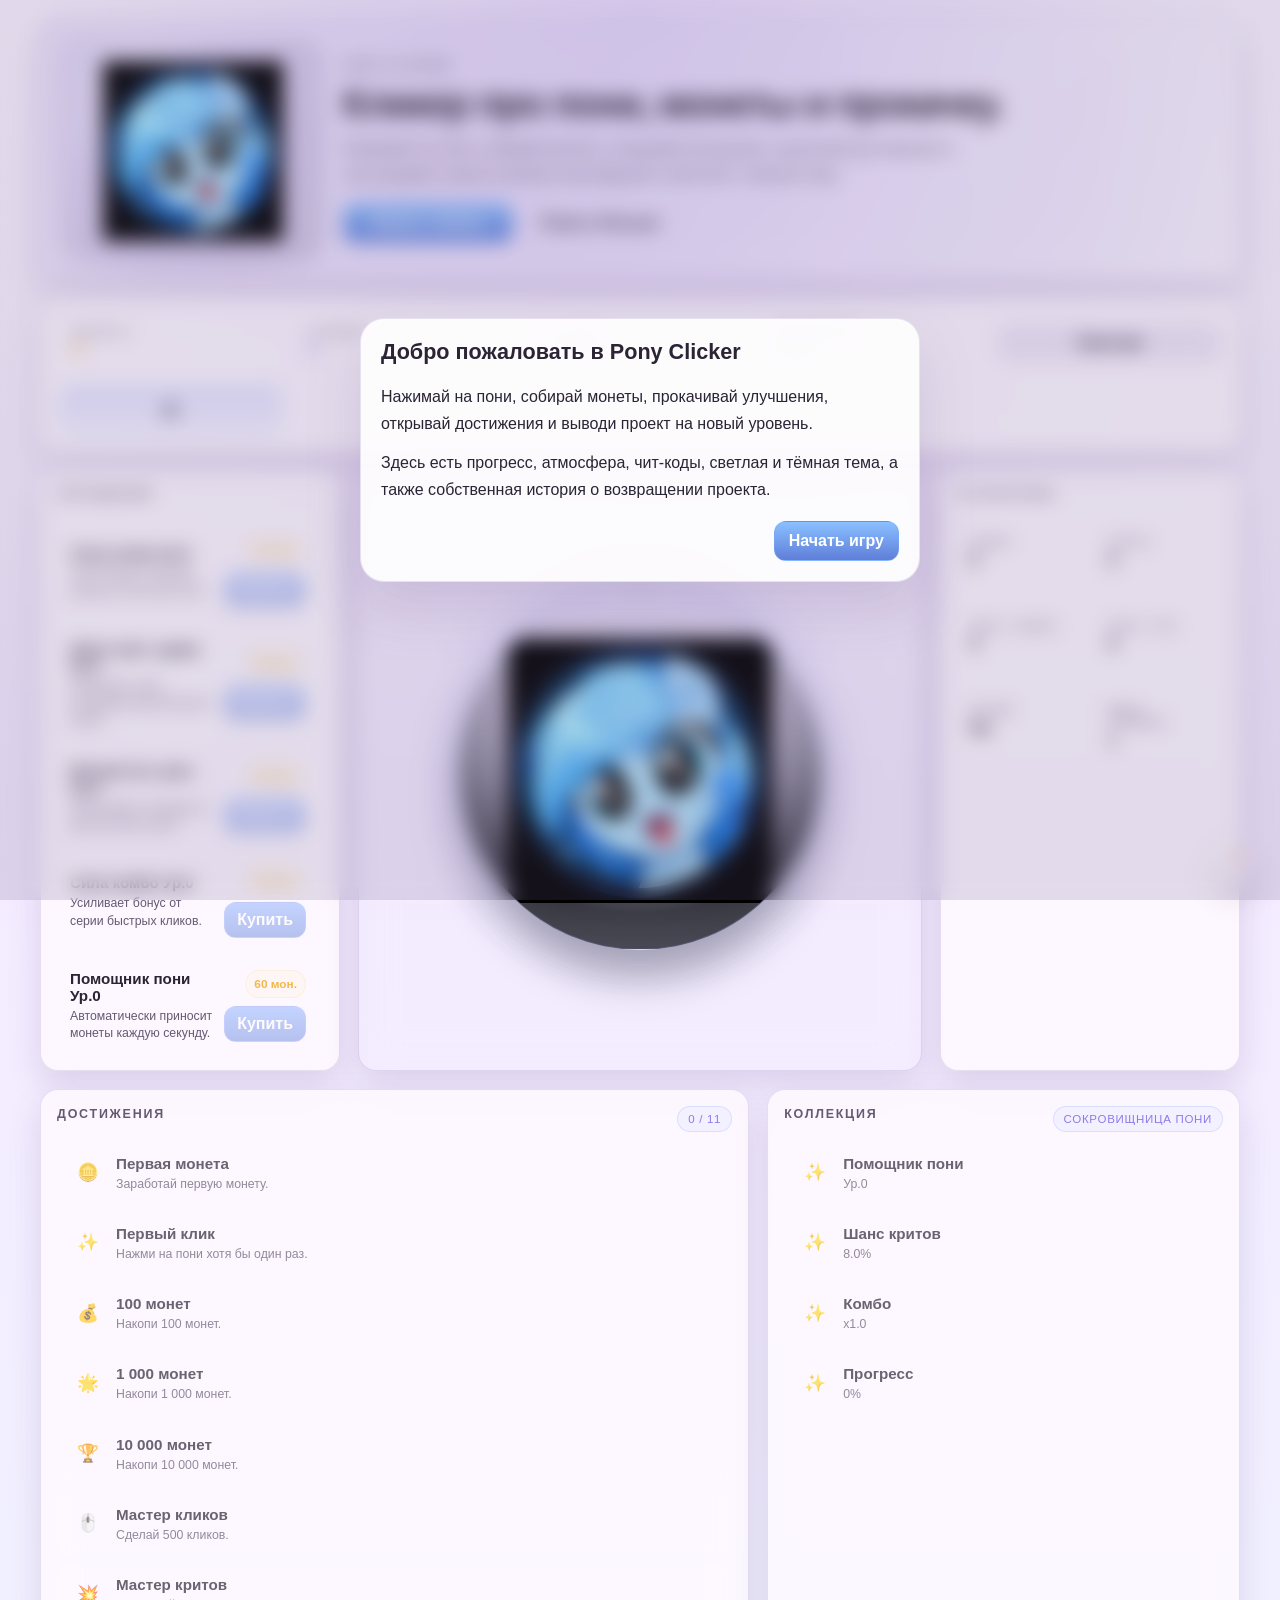
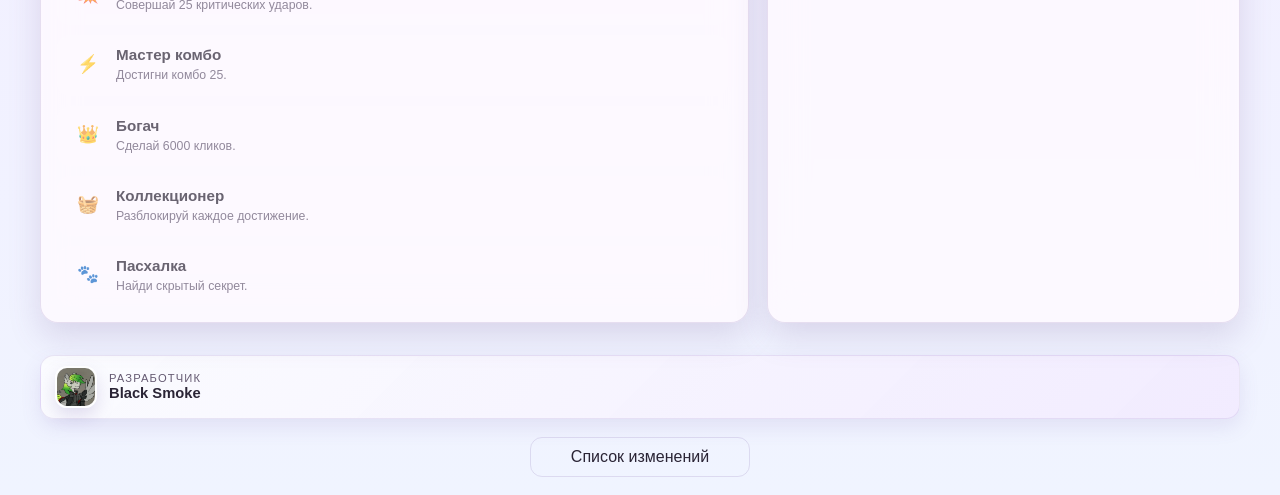
==== commit 692c3288: "Add Pony Clicker cover card for link preview" ====
--- a/index.html
+++ b/index.html
@@ -3,6 +3,13 @@
 <head>
   <meta charset="UTF-8" />
   <meta name="viewport" content="width=device-width, initial-scale=1.0" />
+  <meta name="description" content="Pony Clicker — монетный кликер с пони, улучшениями, достижениями и чит-кодами." />
+  <meta property="og:title" content="Pony Clicker" />
+  <meta property="og:description" content="Кликер про пони: монеты, прокачка, достижения и тёмная тема." />
+  <meta property="og:type" content="website" />
+  <meta property="og:url" content="https://lol537lol.github.io/Pony-Cliker/" />
+  <meta property="og:image" content="https://lol537lol.github.io/Pony-Cliker/images/pony.png" />
+  <meta name="twitter:card" content="summary_large_image" />
   <title>Pony Clicker</title>
   <style>
     :root {
@@ -143,6 +150,87 @@
       -webkit-backdrop-filter: blur(18px);
     }
 
+    .game-cover {
+      display: grid;
+      grid-template-columns: minmax(0, 260px) minmax(0, 1fr);
+      gap: 20px;
+      align-items: center;
+      padding: 22px 22px 18px;
+      overflow: hidden;
+      background: linear-gradient(135deg, rgba(146, 126, 214, 0.14), rgba(255,255,255,0.15));
+    }
+
+    .game-cover-art {
+      display: flex;
+      justify-content: center;
+      align-items: center;
+      background: radial-gradient(circle at 30% 30%, rgba(255,255,255,0.45), rgba(136, 118, 208, 0.10) 36%, rgba(30, 20, 46, 0.12) 100%);
+      border: 1px solid var(--border);
+      border-radius: 22px;
+      min-height: 220px;
+      padding: 18px;
+    }
+
+    .game-cover-art img {
+      width: min(100%, 180px);
+      height: auto;
+      filter: drop-shadow(0 18px 25px rgba(92, 73, 150, 0.18));
+    }
+
+    .game-cover-copy {
+      display: grid;
+      gap: 12px;
+    }
+
+    .game-cover-copy .eyebrow {
+      font-size: 0.72rem;
+      letter-spacing: 0.16em;
+      text-transform: uppercase;
+      color: var(--text-muted);
+      font-weight: 700;
+    }
+
+    .game-cover-copy h1 {
+      margin: 0;
+      font-size: clamp(1.8rem, 3vw, 3rem);
+      line-height: 1.08;
+      letter-spacing: -0.04em;
+    }
+
+    .game-cover-copy p {
+      margin: 0;
+      max-width: 640px;
+      color: var(--text-muted);
+      line-height: 1.6;
+      font-size: 1rem;
+    }
+
+    .game-cover-actions {
+      display: flex;
+      flex-wrap: wrap;
+      gap: 12px;
+      margin-top: 4px;
+    }
+
+    .game-cover-link {
+      display: inline-flex;
+      align-items: center;
+      justify-content: center;
+      text-decoration: none;
+      min-width: 170px;
+      font-weight: 800;
+    }
+
+    .game-cover-secondary {
+      background: transparent;
+      color: var(--text);
+      border: 1px solid var(--border);
+      border-radius: 12px;
+      padding: 10px 14px;
+      font-weight: 700;
+      text-decoration: none;
+    }
+
     .developer-card {
       display: flex;
       align-items: center;
@@ -1091,6 +1179,23 @@
 </head>
 <body>
   <div class="app-shell">
+    <section class="game-cover panel" aria-label="Обложка игры Pony Clicker">
+      <div class="game-cover-art">
+        <img src="images/pony.png?v=2026-09-01-1" alt="Pony Clicker cover art" />
+      </div>
+      <div class="game-cover-copy">
+        <span class="eyebrow">Pony Clicker</span>
+        <h1>Кликер про пони, монеты и прокачку.</h1>
+        <p>
+          Нажимай на пони, собирай валюту, открывай улучшения, выполняй достижения и наслаждайся яркой игровой атмосферой в светлой и тёмной теме.
+        </p>
+        <div class="game-cover-actions">
+          <a class="primary-button game-cover-link" href="#ponyButton">Играть сейчас</a>
+          <a class="game-cover-secondary" href="#developerCard">Узнать больше</a>
+        </div>
+      </div>
+    </section>
+
     <header class="top-bar panel" aria-label="Игровой заголовок">
       <div class="hud-block">
         <div>
